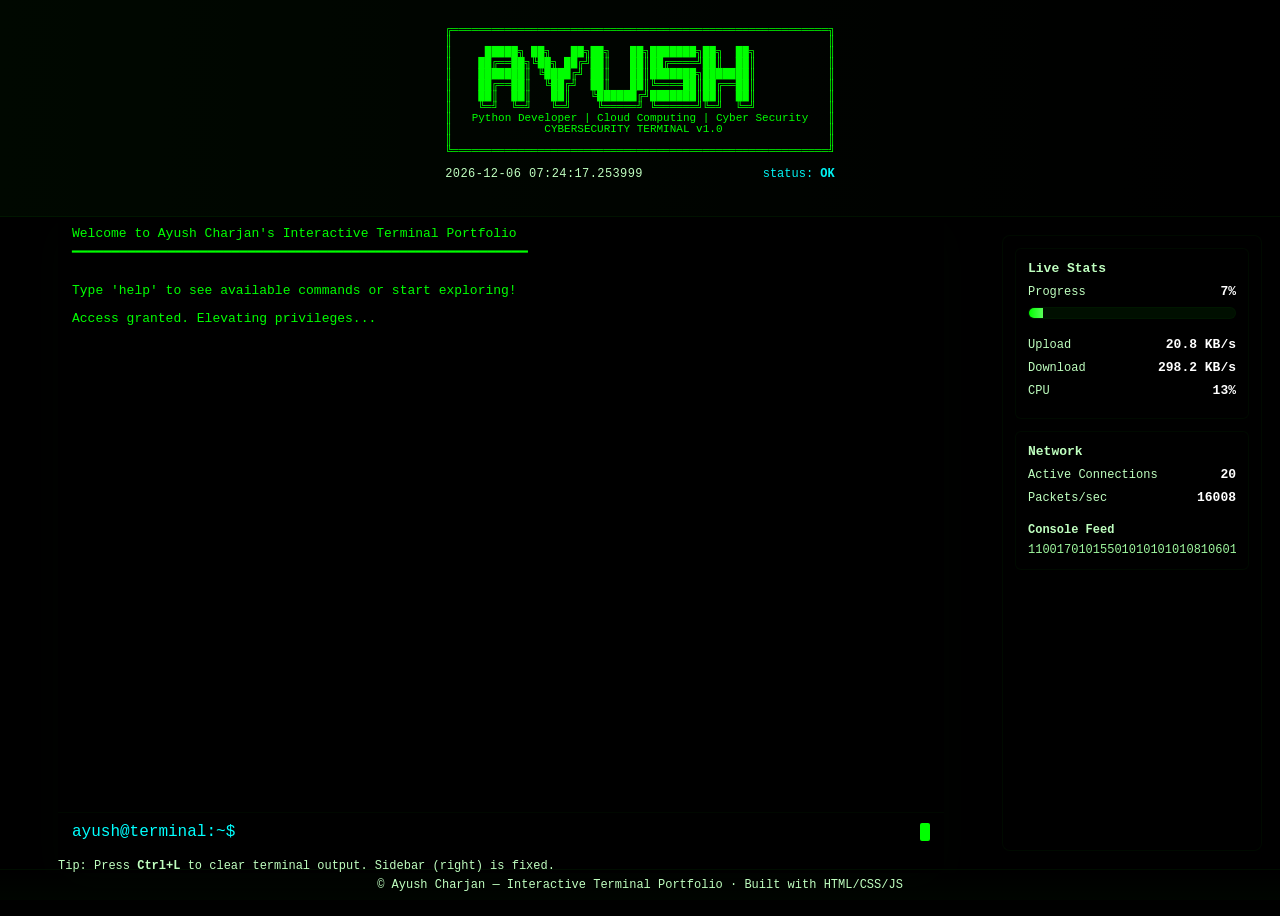
==== index.html @ 52446555 "Update welcome message in employer intro sequence" ====
<!DOCTYPE html>
<html lang="en">
<head>
<meta charset="utf-8" />
<meta name="viewport" content="width=device-width,initial-scale=1" />
<title>Ayush Charjan — Terminal (Header fixed, Terminal fills to Footer)</title>
<style>
  :root{
    --bg:#000;
    --green:#0f0;
    --teal:#00ffff;
    --container-width:1200px;
    --sidebar-width:260px;
    --gutter:18px;
  }
  *{box-sizing:border-box;margin:0;padding:0;font-family:"Courier New",monospace}
  html,body{height:100%;background:var(--bg);color:var(--green);overflow:hidden}

  /* ----- Fixed header ----- */
  .top-header{
    position:fixed;
    top:0;
    left:0;
    right:0;
    z-index:200;
    background:linear-gradient(90deg, rgba(0,255,0,0.03), transparent);
    border-bottom:1px solid rgba(0,255,0,0.06);
    padding:14px calc(var(--gutter) + 6px);
    display:flex;
    flex-direction:column;
    gap:10px;
  }
    .ascii{
        color:var(--green);
        white-space:pre-wrap;
        font-size:11px;
        line-height:1;
        max-width:var(--container-width);
        margin:0 auto;
    }
  .top-row{
    max-width:var(--container-width);
    margin:0 auto;
    display:flex;
    justify-content:space-between;
    align-items:center;
    gap:12px;
  }
  .datetime{font-size:12px;color:#bfffbf;letter-spacing:0.4px;white-space:nowrap}
  .badge{font-size:12px;color:var(--teal);opacity:0.95}

  /* ----- Fixed footer ----- */
  .bottom-footer{
    position:fixed;
    left:0;
    right:0;
    bottom:0;
    z-index:200;
    background:linear-gradient(180deg, rgba(0,0,0,0.0), rgba(0,255,0,0.02));
    border-top:1px solid rgba(0,255,0,0.03);
    padding:8px calc(var(--gutter) + 6px);
    font-size:12px;
    color:#bfffbf;
    display:flex;
    justify-content:center;
    align-items:center;
  }

  /* ----- Page content wrapper (space reserved for sidebar) ----- */
  .page {
    max-width:var(--container-width);
    margin:0 auto;
    padding-left:calc(var(--gutter));
    padding-right:calc(var(--sidebar-width) + var(--gutter) * 2);
    /* top/bottom padding will be set by JS using header/footer heights */
  }

  /* ----- Main box containing terminal ----- */
  .main-wrap {
    margin:0 auto;
    background:rgba(0,0,0,0.6);
    border-radius:8px;
    box-shadow:0 10px 40px rgba(0,255,0,0.02);
    overflow:hidden;
  }

  /* Terminal is a column: content area scrolls, input pinned at bottom of terminal -->
     We'll size the terminal via JS to fit between header and footer */
  .terminal {
    display:flex;
    flex-direction:column;
    height:100%;
    min-height:160px;
    background:rgba(0,0,0,0.45);
    border-radius:6px;
  }

  .terminal .term-content {
    padding:8px 14px; /* tightened padding to reduce top gap */
    overflow:auto; /* only this area scrolls */
    -webkit-overflow-scrolling: touch;
    flex:1 1 auto;
    font-size:13px;
    line-height:1.45;
    color:var(--green);
  }

  .terminal .term-input {
    display:flex;
    gap:10px;
    align-items:center;
    padding:10px 14px;
    border-top:1px solid rgba(0,255,0,0.03);
    background:linear-gradient(180deg, rgba(0,0,0,0.02), rgba(0,0,0,0.06));
    flex:0 0 auto;
  }

  .prompt { color:var(--teal); flex:0 0 auto; white-space:nowrap }
  #command-input { flex:1; background:transparent; border:0; outline:none; color:#fff; font-family:inherit; font-size:15px; caret-color:var(--green) }
  .cursor { width:10px; height:18px; background:var(--green); display:inline-block; animation:blink 1s steps(2,start) infinite; border-radius:2px }
  @keyframes blink { 50% { opacity:0 } }

  .output.header { white-space:pre-wrap; font-size:13px; margin-bottom:10px; color:var(--green) }
  .output { white-space:pre-wrap; margin-bottom:8px }
  .output a { color:var(--teal); text-decoration:underline; cursor:pointer; }
  .output a:hover { color:#fff; }

  /* ----- Fixed right sidebar ----- */
  .sidebar {
    position:fixed;
    right:calc(var(--gutter));
    width:var(--sidebar-width);
    max-width:90vw;
    top:calc(50px); /* will be updated by JS to sit below header */
    height:calc(100vh - 120px); /* updated by JS */
    background:rgba(0,0,0,0.45);
    border:1px solid rgba(0,255,0,0.04);
    padding:12px;
    border-radius:8px;
    overflow:auto;
    z-index:180;
  }
  .card { background:rgba(0,0,0,0.45); padding:12px; border-radius:6px; border:1px solid rgba(0,255,0,0.04); font-size:13px; margin-bottom:12px }
  .card .title { font-size:13px; font-weight:700; margin-bottom:8px; color:#bfffbf }
  .stat-row { display:flex; justify-content:space-between; align-items:center; margin:8px 0 }
  .stat-label { color:#bfffbf; font-size:12px }
  .stat-value { font-weight:700; color:#fff }
  .bar-wrap { background:rgba(0,255,0,0.06); height:12px; border-radius:999px; overflow:hidden; border:1px solid rgba(0,255,0,0.03) }
  .bar-inner { height:100%; width:0%; background:linear-gradient(90deg,var(--green),#5aff5a); transition:width 120ms linear }
  .noise { font-size:12px; color:#9ff99f; white-space:nowrap; overflow:hidden }

  /* small screens: sidebar becomes bottom stacked area and layout becomes scrollable */
  @media (max-width:980px) {
    html,body { overflow:auto; } /* allow whole-page scroll on mobile */
    .sidebar { position:relative; width:100%; right:0; top:auto; height:auto; margin:12px 0 0 0; }
    .page { padding-right:var(--gutter); padding-left:var(--gutter); }
  }

  /* scrollbars */
  .term-content::-webkit-scrollbar, .sidebar::-webkit-scrollbar { width:10px }
  .term-content::-webkit-scrollbar-thumb, .sidebar::-webkit-scrollbar-thumb { background:rgba(0,255,0,0.12); border-radius:6px }

  .hint { font-size:12px; color:#bfffbf; margin-top:8px }

</style>
</head>
<body>
  <!-- ===== Fixed header ===== -->
  <header class="top-header" id="topHeader" role="banner" aria-hidden="false">
    <div class="ascii" aria-hidden="true">
╔═════════════════════════════════════════════════════════╗
║                                                         ║
║     █████╗ ██╗   ██╗██╗   ██╗███████╗██╗  ██╗           ║
║    ██╔══██╗╚██╗ ██╔╝██║   ██║██╔════╝██║  ██║           ║
║    ███████║ ╚████╔╝ ██║   ██║███████╗███████║           ║
║    ██╔══██║  ╚██╔╝  ██║   ██║╚════██║██╔══██║           ║
║    ██║  ██║   ██║   ╚██████╔╝███████║██║  ██║           ║
║    ╚═╝  ╚═╝   ╚═╝    ╚═════╝ ╚══════╝╚═╝  ╚═╝           ║
║   Python Developer | Cloud Computing | Cyber Security   ║
║              CYBERSECURITY TERMINAL v1.0                ║
║                                                         ║
╚═════════════════════════════════════════════════════════╝
    <div class="top-row">
      <div class="datetime" id="live-datetime">Loading time...</div>
      <div class="badge">status: <strong id="status-badge">OK</strong></div>
    </div>
  </header>

  <!-- ===== Page wrapper ===== -->
  <div class="page" id="page">
    <div class="main-wrap" id="mainWrap">
      <!-- Terminal occupies the full height between header & footer (set by JS) -->
      <div class="terminal" id="terminal">
        <div class="term-content" id="termContent" role="region" aria-live="polite">
          <div class="output header">Welcome to Ayush Charjan's Interactive Terminal Portfolio
━━━━━━━━━━━━━━━━━━━━━━━━━━━━━━━━━━━━━━━━━━━━━━━━━━━━━━━━━

Type 'help' to see available commands or start exploring!</div>
          <!-- Employer-friendly message will appear here automatically -->
          <div id="outputContainer"></div>
        </div>

        <!-- Input stays visible at bottom of terminal -->
        <div class="term-input" id="inputArea">
          <span class="prompt">ayush@terminal:~$</span>
          <input id="command-input" autocomplete="off" spellcheck="false" aria-label="terminal input" />
          <span class="cursor" aria-hidden="true"></span>
        </div>
      </div>
      <div class="hint">Tip: Press <strong>Ctrl+L</strong> to clear terminal output. Sidebar (right) is fixed.</div>
    </div>
  </div>

  <!-- ===== Fixed right sidebar ===== -->
  <aside class="sidebar" id="sidebar" aria-label="Live stats and network">
    <div class="card" id="liveCard">
      <div class="title">Live Stats</div>
      <div class="stat-row"><div class="stat-label">Progress</div><div class="stat-value" id="progress-label">0%</div></div>
      <div class="bar-wrap" aria-hidden="true"><div class="bar-inner" id="progress-bar"></div></div>

      <div style="height:10px"></div>

      <div class="stat-row"><div class="stat-label">Upload</div><div class="stat-value" id="upload">0.0 KB/s</div></div>
      <div class="stat-row"><div class="stat-label">Download</div><div class="stat-value" id="download">0.0 KB/s</div></div>
      <div class="stat-row"><div class="stat-label">CPU</div><div class="stat-value" id="cpu">0%</div></div>
    </div>

    <div class="card" id="networkCard">
      <div class="title">Network</div>
      <div class="stat-row"><div class="stat-label">Active Connections</div><div class="stat-value" id="connections">0</div></div>
      <div class="stat-row"><div class="stat-label">Packets/sec</div><div class="stat-value" id="packets">0</div></div>

      <div style="height:10px"></div>
      <div class="title" style="font-size:12px;margin-bottom:6px">Console Feed</div>
      <div class="noise" id="console-feed">initializing...</div>
    </div>
  </aside>

  <!-- ===== Fixed footer ===== -->
  <footer class="bottom-footer" id="bottomFooter" role="contentinfo">
    © Ayush Charjan — Interactive Terminal Portfolio · Built with HTML/CSS/JS
  </footer>

<script>
(function(){
  // DOM refs
  const header = document.getElementById('topHeader');
  const footer = document.getElementById('bottomFooter');
  const page = document.getElementById('page');
  const mainWrap = document.getElementById('mainWrap');
  const terminal = document.getElementById('terminal');
  const termContent = document.getElementById('termContent');
  const sidebar = document.getElementById('sidebar');
  const outputContainer = document.getElementById('outputContainer');

  // set mainWrap/terminal height so that terminal fills from below header to above footer
  function layoutTerminal() {
    const headerH = header.offsetHeight;
    const footerH = footer.offsetHeight;

    // reserve header/footer space by padding the page container
    page.style.paddingTop = headerH + 'px';
    page.style.paddingBottom = footerH + 'px';

    // compute available height between header bottom and footer top
    const extraPadding = 18; // small breathing room
    const available = Math.max(160, window.innerHeight - headerH - footerH - extraPadding);

    // ensure mainWrap sits flush inside page padding
    mainWrap.style.marginTop = '0px';
    mainWrap.style.marginBottom = '12px';

    // set terminal to fill this computed height
    terminal.style.height = available + 'px';

    // position & size sidebar (fixed)
    const gap = 18;
    const sidebarTop = headerH + gap;
    sidebar.style.top = sidebarTop + 'px';
    const sbHeight = Math.max(160, window.innerHeight - sidebarTop - footerH - gap);
    sidebar.style.height = sbHeight + 'px';

    // ensure content visible at top
    termContent.scrollTop = 0;
  }

  window.addEventListener('load', layoutTerminal);
  window.addEventListener('resize', layoutTerminal);
  const ro = new ResizeObserver(layoutTerminal);
  ro.observe(header);
  ro.observe(footer);

  // ----- live datetime with microsecond-ish precision -----
  function formatLiveTime(nowDate, perfNow){
    const yyyy = nowDate.getFullYear().toString().padStart(4,'0');
    const mm = (nowDate.getMonth()+1).toString().padStart(2,'0');
    const dd = nowDate.getDate().toString().padStart(2,'0');
    const hh = nowDate.getHours().toString().padStart(2,'0');
    const min = nowDate.getMinutes().toString().padStart(2,'0');
    const sec = nowDate.getSeconds().toString().padStart(2,'0');
    const ms = nowDate.getMilliseconds().toString().padStart(3,'0');
    const micro = Math.floor((perfNow % 1) * 1000).toString().padStart(3,'0');
    return `${yyyy}-${mm}-${dd} ${hh}:${min}:${sec}.${ms}${micro}`;
  }
  function tickTime(){
    const now = new Date();
    const p = performance.now();
    const live = document.getElementById('live-datetime');
    if(live) live.textContent = formatLiveTime(now, p);
    requestAnimationFrame(tickTime);
  }
  tickTime();

  // ----- fake dynamic sidebar stats -----
  const progressBar = document.getElementById('progress-bar');
  const progressLabel = document.getElementById('progress-label');
  const uploadEl = document.getElementById('upload');
  const downloadEl = document.getElementById('download');
  const cpuEl = document.getElementById('cpu');
  const connEl = document.getElementById('connections');
  const packetsEl = document.getElementById('packets');
  const consoleFeed = document.getElementById('console-feed');
  const statusBadge = document.getElementById('status-badge');

  function rand(min,max){ return Math.random()*(max-min)+min; }
  let p = 0, dir = 1;
  function updateStats(){
    p += dir * (rand(0.2, 1.6));
    if(p >= 100){ p = 100; dir = -1; }
    if(p <= 0){ p = 0; dir = 1; }
    const pRounded = Math.round(p);
    progressBar.style.width = pRounded + '%';
    progressLabel.textContent = pRounded + '%';

    const upload = (rand(5, 500) * (0.2 + p/200)).toFixed(1);
    const download = (rand(10, 1200) * (0.2 + (100-p)/200)).toFixed(1);
    uploadEl.textContent = `${upload} KB/s`;
    downloadEl.textContent = `${download} KB/s`;

    const cpu = Math.round(rand(6, 18) + p/5 + rand(-3,3));
    cpuEl.textContent = (Math.max(1, Math.min(99, cpu))) + '%';

    const connections = Math.floor(rand(12, 120) + p/1.5);
    const packets = Math.floor(rand(200, 20000) + p*120);
    connEl.textContent = connections;
    packetsEl.textContent = packets;

    statusBadge.textContent = (p > 95 && dir === -1) ? 'SYNC' : (p < 5 && dir === 1) ? 'IDLE' : 'OK';

    if(Math.random() < 0.6){
      const noise = Array.from({length: Math.floor(rand(24,72))}, () => Math.random() < 0.6 ? (Math.random()<0.5? '01':'10') : Math.floor(rand(0,9))).join('');
      consoleFeed.textContent = noise;
    } else {
      const events = [
        'auth: token validated',
        'handshake: tls v1.3',
        'probe: 192.168.1.' + Math.floor(rand(2,250)),
        'svc: sshd[1423] alive',
        'firewall: accept ephemeral 443',
        'db: query exec 12ms',
        'ai: model warmed',
        'cache: miss /img/123.png',
        'update: package index sync'
      ];
      consoleFeed.textContent = events[Math.floor(rand(0, events.length))] + '  ·  ' + Math.floor(Date.now()%100000);
    }
  }
  setInterval(updateStats, 120);
  updateStats();

  // ----- terminal behaviour: content area scrolls; input pinned at bottom of terminal -----
  const input = document.getElementById('command-input');

  // small helper to append outputs
  function addOutput(text, isError, allowHTML = false) {
    const div = document.createElement('div');
    div.className = 'output';
    if(isError) div.style.color = '#ff6b6b';
    if(allowHTML) {
      div.innerHTML = text;
    } else {
      div.textContent = text;
    }
    outputContainer.appendChild(div);
    // keep latest visible
    termContent.scrollTop = termContent.scrollHeight;
  }

  function addInputEcho(cmd) {
    const div = document.createElement('div');
    div.className = 'output';
    div.textContent = `ayush@terminal:~$ ${cmd}`;
    outputContainer.appendChild(div);
    termContent.scrollTop = termContent.scrollHeight;
  }

  // ----- core commands object (kept minimal here; you can expand later) -----
  const commands = {
    help: () => `
Available Commands:
━━━━━━━━━━━━━━━━━━━━━━━━━━━━━━━━━━━━━━━━━━━━━━━━
  about              - Display profile information
  education (edu)    - Show educational background
  experience (exp)   - Display work experience
  projects           - List all projects
  skills             - Show technical skills
  resume (urhired)   - View/download resume
  achievements (ach) - Display certifications & achievements
  contact            - Show contact information
  clear              - Clear terminal
  help               - Show this help message
━━━━━━━━━━━━━━━━━━━━━━━━━━━━━━━━━━━━━━━━━━━━━━━━
Type any command to get started!`,

    about: () => `
╔══════════════════════════════════════════════════╗
║              AYUSH CHARJAN                       ║
║         Cybersecurity Specialist                 ║
╚══════════════════════════════════════════════════╝

Ayush Charjan is a committed Cybersecurity Enthusiast and Cloud-driven Engineer
with growing expertise in secure system design, ethical hacking practices, and
AI-assisted defense methodologies. Passionate about modern security challenges,
Ayush blends analytical thinking with hands-on technical problem-solving.

He holds strong foundations in cloud platforms, security automation, network
defense, and vulnerability assessment.
With a Top-3 global rank in the Google Cloud × Hack2Skill
competition, Ayush brings both technical depth and practical adaptability.

Focused on next-gen security engineering, Ayush works across cloud environments,
secure application development, threat analysis, and defensive AI tools, aiming
to build resilient, scalable, and future-ready security solutions`,

    edu: () => `
┌─[ EDUCATION ]─────────────────────────────────────┐
│
│ ▸ B.Tech in Computer Science & Engineering
│   Deogiri Institute of Engineering and Management
│   Studies (DIEMS)
│   Duration: 2022 – 2026
│
│ ▸ HSC (Class 12) - 74.2%
│   Kendriya Vidyalaya Sangathan, CBSE
│   Year: 2022
│
│ ▸ SSC (Class 10) - 77%
│   Kendriya Vidyalaya Sangathan, CBSE
│   Year: 2020
│
└───────────────────────────────────────────────────┘`,

    exp: () => `
┌─[ EXPERIENCE ]────────────────────────────────────┐
│
│ ╔═══════════════════════════════════════════════╗
│ ║ Cybersecurity Intern                          ║
│ ║ Jan 2024 – Mar 2024                           ║
│ ╚═══════════════════════════════════════════════╝
│
│ Responsibilities:
│  ├─ Monitored and analyzed simulated security 
│  │  alerts and incident logs
│  ├─ Assisted in vulnerability assessments and
│  │  penetration testing (basic level)
│  ├─ Participated in risk reporting and 
│  │  documentation
│  └─ Gained exposure to incident response 
│     processes
│
│ Tools Used:
│  → Wireshark  → Nmap  → Burp Suite  → Linux
│
└───────────────────────────────────────────────────┘`,
    urhired: () => `
┌─[ RESUME ]───────────────────────────────────────┐
│ You can view and download my resume from the link below:
│ 
└───────────────────────────────────────────────────┘`,  
    projects: () => `
┌─[ PROJECTS ]──────────────────────────────────────┐
│
│ ┏━━━━━━━━━━━━━━━━━━━━━━━━━━━━━━━━━━━━━━━━━━━━━┓
│ ┃ 1. Android Malware Detector                  ┃
│ ┗━━━━━━━━━━━━━━━━━━━━━━━━━━━━━━━━━━━━━━━━━━━━━┛
│   Machine learning-based system to detect 
│   malicious Android apps by analyzing permissions,
│   intents, and behaviors.
│   
│   Stack: Python | Scikit-learn | Androguard
│
│ ┏━━━━━━━━━━━━━━━━━━━━━━━━━━━━━━━━━━━━━━━━━━━━━┓
│ ┃ 2. PrivaCheck                                 ┃
│ ┗━━━━━━━━━━━━━━━━━━━━━━━━━━━━━━━━━━━━━━━━━━━━━┛
│   Privacy and security auditing tool to analyze
│   system configurations, detect vulnerabilities,
│   and generate compliance reports.
│   
│   Stack: Django | Androguard | FastAPI | Python
│
│ ┏━━━━━━━━━━━━━━━━━━━━━━━━━━━━━━━━━━━━━━━━━━━━━┓
│ ┃ 3. Prepmate                                   ┃
│ ┗━━━━━━━━━━━━━━━━━━━━━━━━━━━━━━━━━━━━━━━━━━━━━┛
│   AI-driven interview preparation platform with
│   video conferencing, coding rounds, resume 
│   analysis, and group discussion evaluation.
│   
│   Stack: Django | AI/ML | Python
│
│ ┏━━━━━━━━━━━━━━━━━━━━━━━━━━━━━━━━━━━━━━━━━━━━━┓
│ ┃ 4. melod.ai                                   ┃
│ ┗━━━━━━━━━━━━━━━━━━━━━━━━━━━━━━━━━━━━━━━━━━━━━┛
│   Music taste finder / analysis web app (front-end)
│   - Genre breakdown, mood/energy maps, recommendations.
│   - Stack (in dev): Python + Frontend (HTML/CSS/JS).
│
└───────────────────────────────────────────────────┘`,

    skills: () => `
┌─[ SKILLS & TECHNOLOGIES ]─────────────────────────┐
│
│ ╔═══════════════════════════════════════════════╗
│ ║ CYBERSECURITY                                 ║
│ ╚═══════════════════════════════════════════════╝
│  • SOC Monitoring          • Threat Hunting
│  • Incident Response       • Vulnerability Analysis
│
│ ╔═══════════════════════════════════════════════╗
│ ║ SECURITY TOOLS                                ║
│ ╚═══════════════════════════════════════════════╝
│  • Wireshark    • Burp Suite    • Nmap
│  • Linux        • Androguard
│
│ ╔═══════════════════════════════════════════════╗
│ ║ PROGRAMMING                                   ║
│ ╚══════════════════════════════════════════════╝
│  • Python       • SQL           • C       •Dart
│
│ ╔═══════════════════════════════════════════════╗
│ ║ CLOUD PLATFORMS                               ║
│ ╚═══════════════════════════════════════════════╝
│  • AWS        • Google Cloud   • IBM Cloud
│
│ ╔═══════════════════════════════════════════════╗
│ ║ DEVELOPMENT                                   ║
│ ╚══════════════════════════════════════════════╝
│  • Django       • FastAPI       • Flutter
│  • HTML         • Tailwind CSS
│
└───────────────────────────────────────────────────┘`,

    ach: () => `
┌─[ CERTIFICATIONS & ACHIEVEMENTS ]─────────────────┐
│
│ ╔═══════════════════════════════════════════════╗
│ ║ CERTIFICATIONS                                ║
│ ╚═══════════════════════════════════════════════╝
│  ✓ Applied for CEH (EC-Council)
│  ✓ Coursera: Computer Networking
│
│ ╔════════════════════════════════════════════════╗
│ ║ HACKATHONS & COMPETITIONS                     ║
│ ╚════════════════════════════════════════════════╝
│  🏆Twice Winner - National-Level Hackathon
│  🌍 Top 30 Globally - Google Cloud X Hack2Skill
│     Cybersecurity Quiz
│
│ ╔═══════════════════════════════════════════════╗
│ ║ ACTIVITIES                                    ║
│ ╚═══════════════════════════════════════════════╝
│  🎤 Conducted UI/UX
│  🤾 National-Level Handball Player
│
└───────────────────────────────────────────────────┘`,

    contact: () => ({
      html: true,
      text: `
┌─[ CONTACT INFORMATION ]───────────────────────────┐
│
│  📧 Email:    <a href="mailto:ayushmcharjan@gmail.com" target="_blank">ayushmcharjan@gmail.com</a>
│  📱 Phone:    +91-8275535864
│  💼 LinkedIn: <a href="https://www.linkedin.com/in/ayush-charjan" target="_blank" rel="noopener">https://www.linkedin.com/in/ayush-charjan</a>
│  🐙 GitHub:   <a href="https://github.com/ayush-charjan" target="_blank" rel="noopener">https://github.com/ayush-charjan</a>
│  🏅 Credly:   <a href="https://credly.com/users/ayush-charjan" target="_blank" rel="noopener">https://credly.com/users/ayush-charjan</a>
│
└───────────────────────────────────────────────────┘`
    })
  };

  let history = [], histIdx = -1;
  input.addEventListener('keydown', (e) => {
    if(e.key === 'Enter') {
      const raw = input.value.trim();
      if(!raw) return;
      addInputEcho(raw);
      history.push(raw); histIdx = -1;
      input.value = '';
      const parts = raw.split(/\s+/);
      const cmd = parts[0].toLowerCase();
      const arg = parts.slice(1).join(' ');
      if(cmd === 'clear' || cmd === 'cls') {
        outputContainer.innerHTML = '';
        return;
      }
      if(commands[cmd]) {
        const result = commands[cmd](arg);
        if(typeof result === 'object' && result.html) {
          addOutput(result.text, false, true);
        } else {
          addOutput(result);
        }
      } else {
        addOutput(`Command not found: ${cmd}\nType 'help' for available commands.`, true);
      }
    } else if(e.key === 'ArrowUp') {
      e.preventDefault();
      if(history.length) {
        if(histIdx === -1) histIdx = history.length - 1;
        else histIdx = Math.max(0, histIdx - 1);
        input.value = history[histIdx] ?? '';
      }
    } else if(e.key === 'ArrowDown') {
      e.preventDefault();
      if(histIdx !== -1) {
        histIdx++;
        if(histIdx >= history.length) { histIdx = -1; input.value = ''; }
        else input.value = history[histIdx] ?? '';
      }
    } else if(e.ctrlKey && (e.key === 'l' || e.key === 'L')) {
      e.preventDefault();
      outputContainer.innerHTML = '';
    }
  });

  // focus input when clicking anywhere on main-wrap
  document.querySelector('.main-wrap').addEventListener('click', () => input.focus());
  input.focus();

  // run layout once to size terminal properly
  layoutTerminal();

  // ----- Automatically show recruiter/employer friendly message (animated) -----
  function runEmployerIntroSequence() {
    // Sequence lines — tweak wording here if you want
    const seq = [
      "Access granted. Elevating privileges...",
      "Welcome to  Ayush's Portfolio. Ready to build the future?",
      "",
      "If you're here, it means you're interested in Ayush's work.",
      "Go check out the~ sections for skills, experience, and projects.",
      "Welcome aboard — explore and reach out if you see a fit."
    ];

    // small staged animation for more lively feel
    let idx = 0;
    const iv = setInterval(() => {
      if(idx >= seq.length) { clearInterval(iv); return; }
      addOutput(seq[idx]);
      idx++;
    }, 380);
  }

  // Show the recruiter message a short time after load so it doesn't clash with header text
  window.addEventListener('load', () => {
    setTimeout(runEmployerIntroSequence, 550);
  });

})();
</script>
</body>
</html>
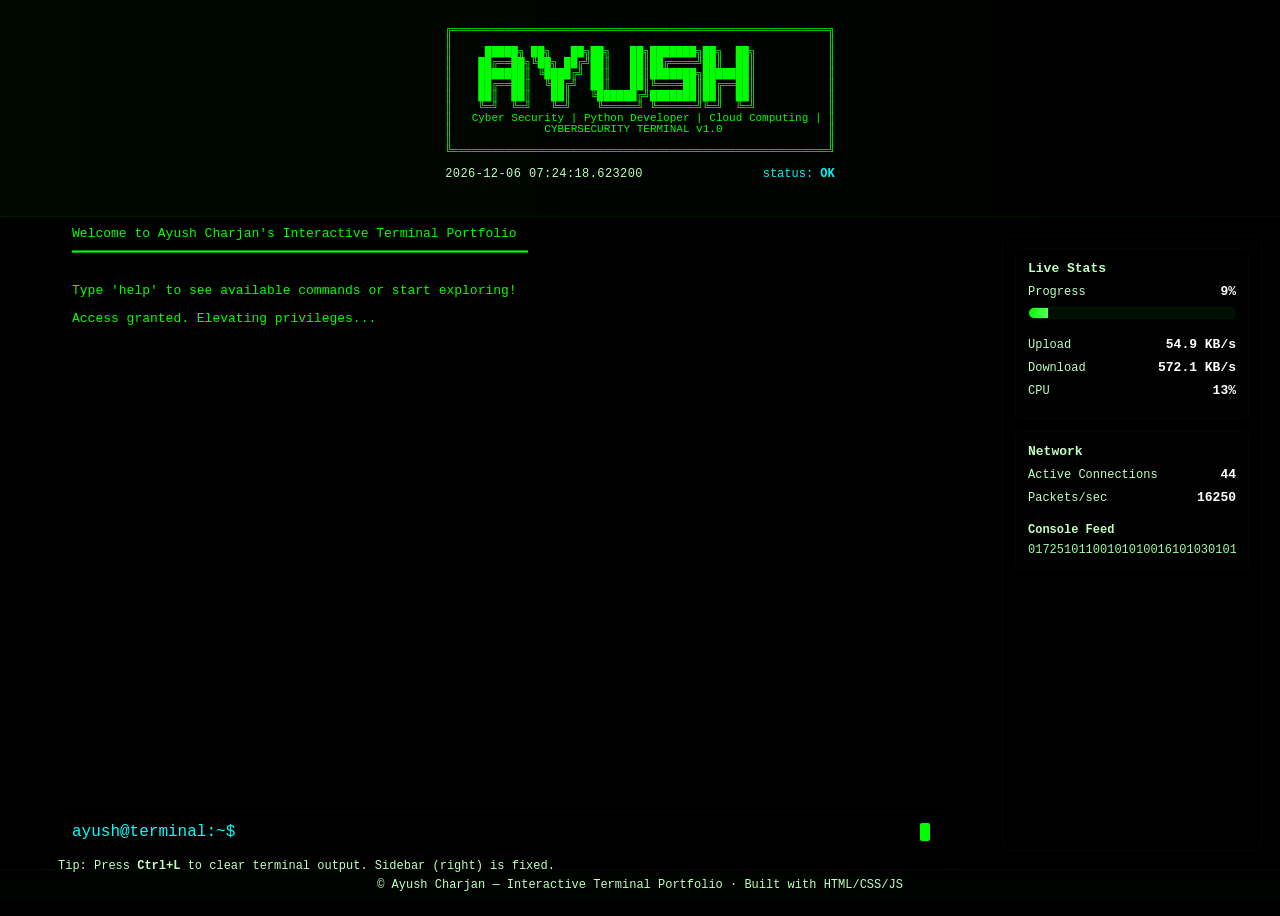
==== commit ce9d78a4: "Reorder skills in the footer section" ====
--- a/index.html
+++ b/index.html
@@ -176,7 +176,7 @@
 ║    ██╔══██║  ╚██╔╝  ██║   ██║╚════██║██╔══██║           ║
 ║    ██║  ██║   ██║   ╚██████╔╝███████║██║  ██║           ║
 ║    ╚═╝  ╚═╝   ╚═╝    ╚═════╝ ╚══════╝╚═╝  ╚═╝           ║
-║   Python Developer | Cloud Computing | Cyber Security   ║
+║   Cyber Security | Python Developer | Cloud Computing | ║
 ║              CYBERSECURITY TERMINAL v1.0                ║
 ║                                                         ║
 ╚═════════════════════════════════════════════════════════╝
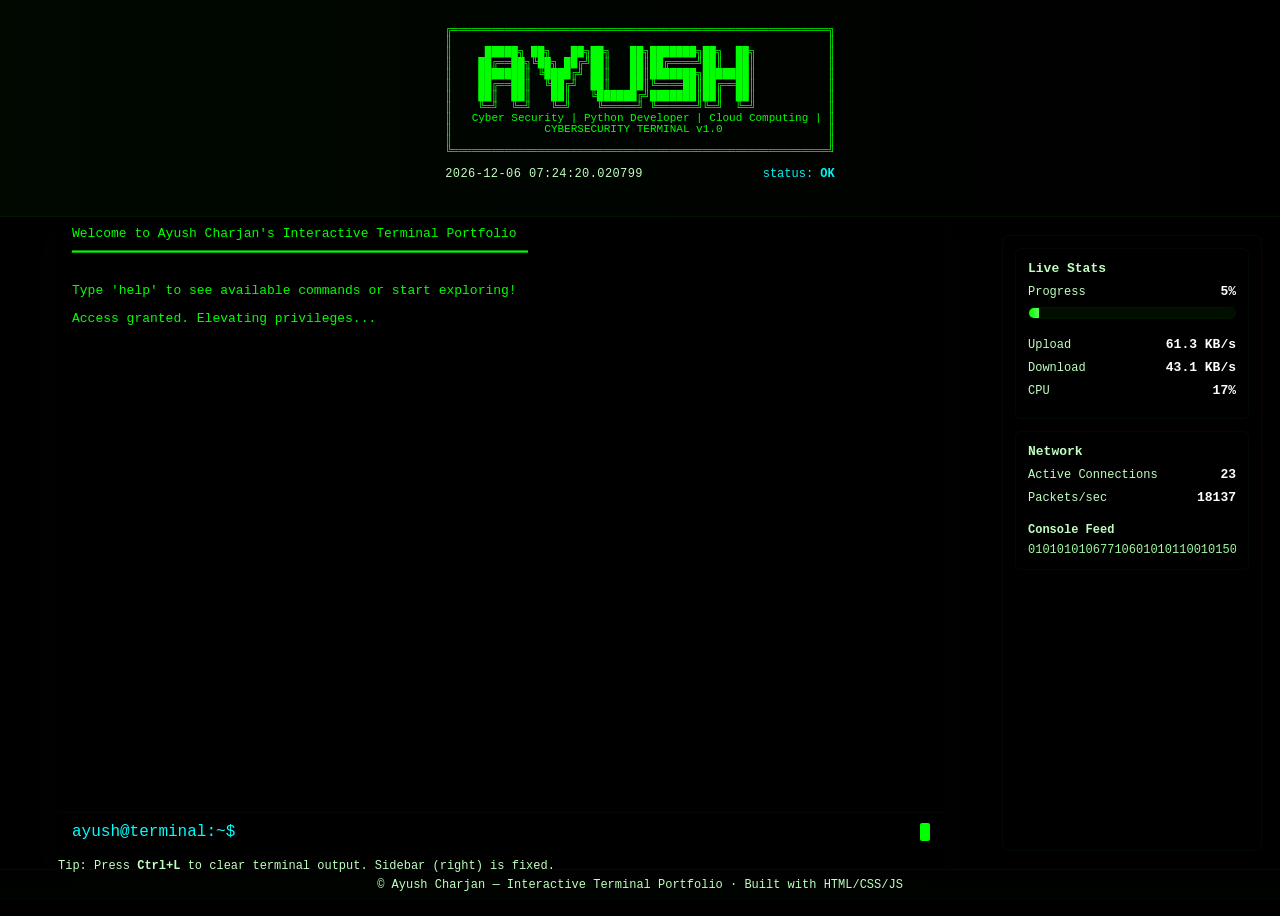
==== commit 3b5e71bd: "Add resume download link in index.html Added a link to download the resume in index.html." ====
--- a/index.html
+++ b/index.html
@@ -475,7 +475,9 @@
     urhired: () => `
 ┌─[ RESUME ]───────────────────────────────────────┐
 │ You can view and download my resume from the link below:
-│ 
+│ 📄 Resume:
+<a href="https://drive.google.com/file/d/1Ud-yw0fHT2893fpkEcr-7T7jI7hxUbiZ/view?usp=sharing" target="_blank" rel="noopener">https://drive.google.com/file/d/1Ud-yw0fHT2893fpkEcr-7T7jI7hxUbiZ/view?usp=sharing
+</a>
 └───────────────────────────────────────────────────┘`,  
     projects: () => `
 ┌─[ PROJECTS ]──────────────────────────────────────┐
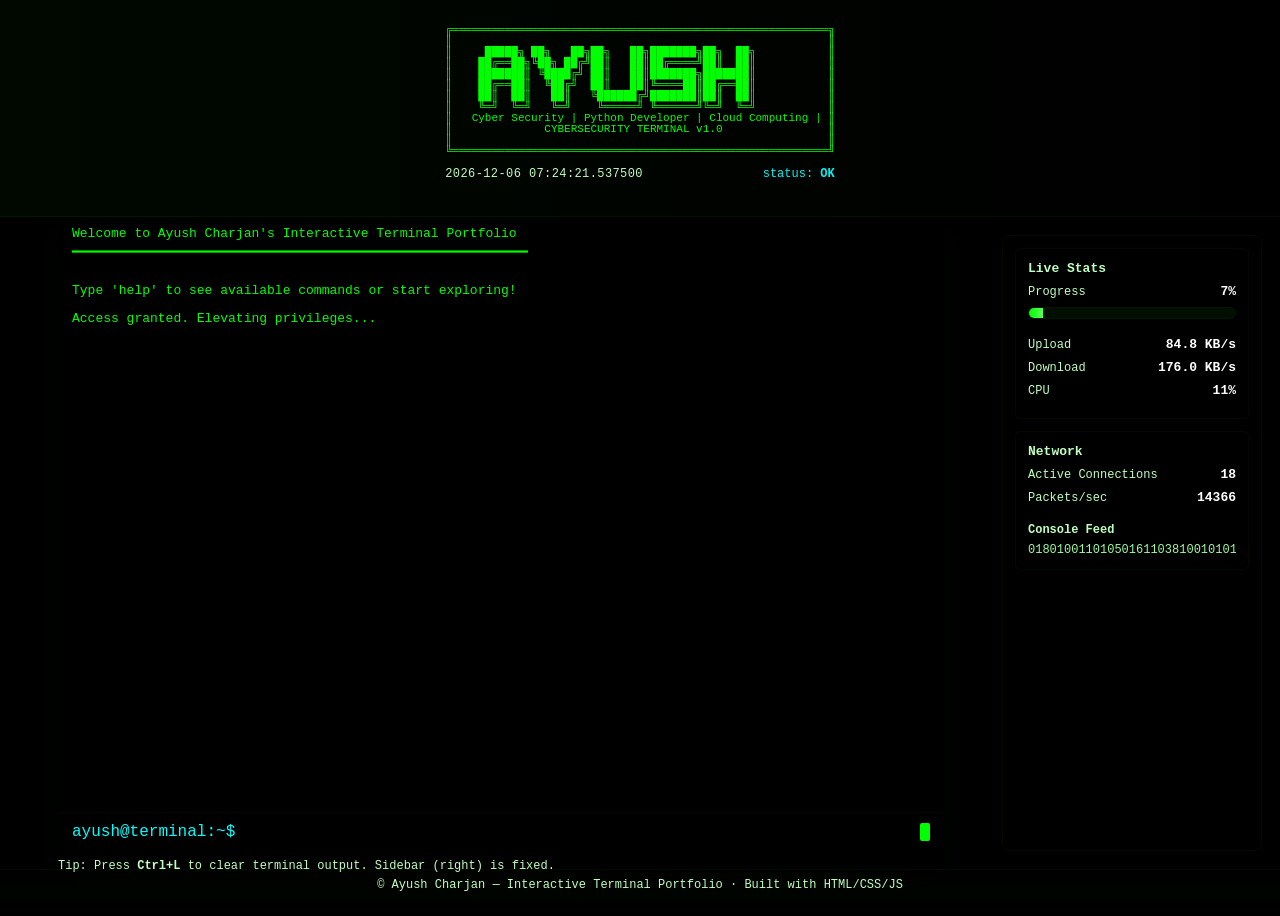
==== commit 9d1d5c9d: "Update text for hackathon and activity descriptions" ====
--- a/index.html
+++ b/index.html
@@ -565,12 +565,12 @@
 │ ╚════════════════════════════════════════════════╝
 │  🏆Twice Winner - National-Level Hackathon
 │  🌍 Top 30 Globally - Google Cloud X Hack2Skill
-│     Cybersecurity Quiz
+│      Quiz
 │
 │ ╔═══════════════════════════════════════════════╗
 │ ║ ACTIVITIES                                    ║
 │ ╚═══════════════════════════════════════════════╝
-│  🎤 Conducted UI/UX
+│  🎤 Conducted UI/UX workshop
 │  🤾 National-Level Handball Player
 │
 └───────────────────────────────────────────────────┘`,
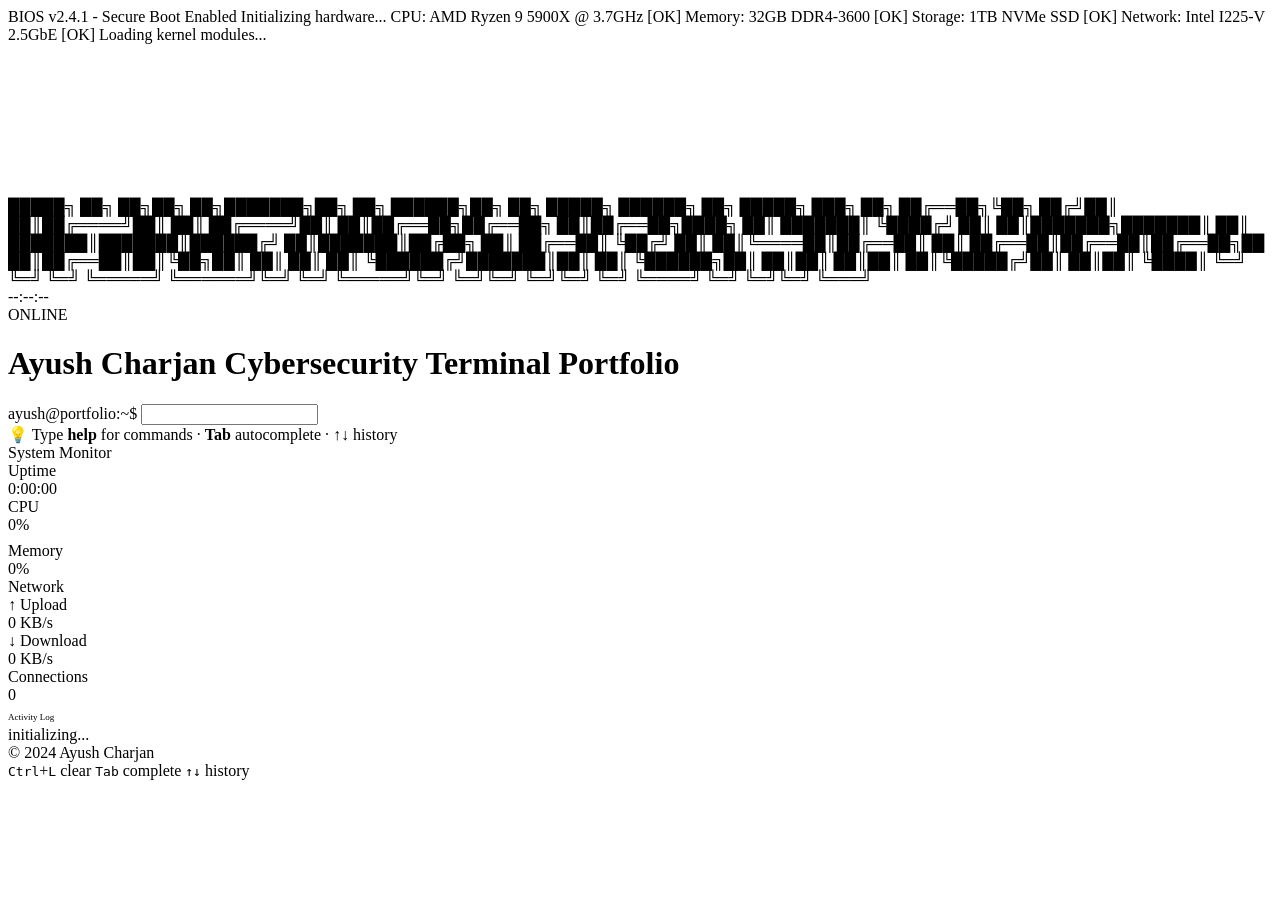
==== commit 0e2b805d: "improved UI" ====
--- a/index.html
+++ b/index.html
@@ -3,671 +3,951 @@
 <head>
 <meta charset="utf-8" />
 <meta name="viewport" content="width=device-width,initial-scale=1" />
-<title>Ayush Charjan — Terminal (Header fixed, Terminal fills to Footer)</title>
-<style>
-  :root{
-    --bg:#000;
-    --green:#0f0;
-    --teal:#00ffff;
-    --container-width:1200px;
-    --sidebar-width:260px;
-    --gutter:18px;
-  }
-  *{box-sizing:border-box;margin:0;padding:0;font-family:"Courier New",monospace}
-  html,body{height:100%;background:var(--bg);color:var(--green);overflow:hidden}
-
-  /* ----- Fixed header ----- */
-  .top-header{
-    position:fixed;
-    top:0;
-    left:0;
-    right:0;
-    z-index:200;
-    background:linear-gradient(90deg, rgba(0,255,0,0.03), transparent);
-    border-bottom:1px solid rgba(0,255,0,0.06);
-    padding:14px calc(var(--gutter) + 6px);
-    display:flex;
-    flex-direction:column;
-    gap:10px;
-  }
-    .ascii{
-        color:var(--green);
-        white-space:pre-wrap;
-        font-size:11px;
-        line-height:1;
-        max-width:var(--container-width);
-        margin:0 auto;
-    }
-  .top-row{
-    max-width:var(--container-width);
-    margin:0 auto;
-    display:flex;
-    justify-content:space-between;
-    align-items:center;
-    gap:12px;
-  }
-  .datetime{font-size:12px;color:#bfffbf;letter-spacing:0.4px;white-space:nowrap}
-  .badge{font-size:12px;color:var(--teal);opacity:0.95}
-
-  /* ----- Fixed footer ----- */
-  .bottom-footer{
-    position:fixed;
-    left:0;
-    right:0;
-    bottom:0;
-    z-index:200;
-    background:linear-gradient(180deg, rgba(0,0,0,0.0), rgba(0,255,0,0.02));
-    border-top:1px solid rgba(0,255,0,0.03);
-    padding:8px calc(var(--gutter) + 6px);
-    font-size:12px;
-    color:#bfffbf;
-    display:flex;
-    justify-content:center;
-    align-items:center;
-  }
-
-  /* ----- Page content wrapper (space reserved for sidebar) ----- */
-  .page {
-    max-width:var(--container-width);
-    margin:0 auto;
-    padding-left:calc(var(--gutter));
-    padding-right:calc(var(--sidebar-width) + var(--gutter) * 2);
-    /* top/bottom padding will be set by JS using header/footer heights */
-  }
-
-  /* ----- Main box containing terminal ----- */
-  .main-wrap {
-    margin:0 auto;
-    background:rgba(0,0,0,0.6);
-    border-radius:8px;
-    box-shadow:0 10px 40px rgba(0,255,0,0.02);
-    overflow:hidden;
-  }
-
-  /* Terminal is a column: content area scrolls, input pinned at bottom of terminal -->
-     We'll size the terminal via JS to fit between header and footer */
-  .terminal {
-    display:flex;
-    flex-direction:column;
-    height:100%;
-    min-height:160px;
-    background:rgba(0,0,0,0.45);
-    border-radius:6px;
-  }
-
-  .terminal .term-content {
-    padding:8px 14px; /* tightened padding to reduce top gap */
-    overflow:auto; /* only this area scrolls */
-    -webkit-overflow-scrolling: touch;
-    flex:1 1 auto;
-    font-size:13px;
-    line-height:1.45;
-    color:var(--green);
-  }
-
-  .terminal .term-input {
-    display:flex;
-    gap:10px;
-    align-items:center;
-    padding:10px 14px;
-    border-top:1px solid rgba(0,255,0,0.03);
-    background:linear-gradient(180deg, rgba(0,0,0,0.02), rgba(0,0,0,0.06));
-    flex:0 0 auto;
-  }
-
-  .prompt { color:var(--teal); flex:0 0 auto; white-space:nowrap }
-  #command-input { flex:1; background:transparent; border:0; outline:none; color:#fff; font-family:inherit; font-size:15px; caret-color:var(--green) }
-  .cursor { width:10px; height:18px; background:var(--green); display:inline-block; animation:blink 1s steps(2,start) infinite; border-radius:2px }
-  @keyframes blink { 50% { opacity:0 } }
-
-  .output.header { white-space:pre-wrap; font-size:13px; margin-bottom:10px; color:var(--green) }
-  .output { white-space:pre-wrap; margin-bottom:8px }
-  .output a { color:var(--teal); text-decoration:underline; cursor:pointer; }
-  .output a:hover { color:#fff; }
-
-  /* ----- Fixed right sidebar ----- */
-  .sidebar {
-    position:fixed;
-    right:calc(var(--gutter));
-    width:var(--sidebar-width);
-    max-width:90vw;
-    top:calc(50px); /* will be updated by JS to sit below header */
-    height:calc(100vh - 120px); /* updated by JS */
-    background:rgba(0,0,0,0.45);
-    border:1px solid rgba(0,255,0,0.04);
-    padding:12px;
-    border-radius:8px;
-    overflow:auto;
-    z-index:180;
-  }
-  .card { background:rgba(0,0,0,0.45); padding:12px; border-radius:6px; border:1px solid rgba(0,255,0,0.04); font-size:13px; margin-bottom:12px }
-  .card .title { font-size:13px; font-weight:700; margin-bottom:8px; color:#bfffbf }
-  .stat-row { display:flex; justify-content:space-between; align-items:center; margin:8px 0 }
-  .stat-label { color:#bfffbf; font-size:12px }
-  .stat-value { font-weight:700; color:#fff }
-  .bar-wrap { background:rgba(0,255,0,0.06); height:12px; border-radius:999px; overflow:hidden; border:1px solid rgba(0,255,0,0.03) }
-  .bar-inner { height:100%; width:0%; background:linear-gradient(90deg,var(--green),#5aff5a); transition:width 120ms linear }
-  .noise { font-size:12px; color:#9ff99f; white-space:nowrap; overflow:hidden }
-
-  /* small screens: sidebar becomes bottom stacked area and layout becomes scrollable */
-  @media (max-width:980px) {
-    html,body { overflow:auto; } /* allow whole-page scroll on mobile */
-    .sidebar { position:relative; width:100%; right:0; top:auto; height:auto; margin:12px 0 0 0; }
-    .page { padding-right:var(--gutter); padding-left:var(--gutter); }
-  }
-
-  /* scrollbars */
-  .term-content::-webkit-scrollbar, .sidebar::-webkit-scrollbar { width:10px }
-  .term-content::-webkit-scrollbar-thumb, .sidebar::-webkit-scrollbar-thumb { background:rgba(0,255,0,0.12); border-radius:6px }
-
-  .hint { font-size:12px; color:#bfffbf; margin-top:8px }
-
-</style>
+<title>Ayush Charjan | Cybersecurity Terminal Portfolio</title>
+<meta name="description" content="Ayush Charjan's interactive terminal-style portfolio featuring cybersecurity projects, skills, experience, and contact links." />
+<meta property="og:title" content="Ayush Charjan | Cybersecurity Terminal Portfolio" />
+<meta property="og:description" content="Explore Ayush Charjan's cybersecurity-focused interactive terminal portfolio." />
+<meta property="og:type" content="website" />
+<meta property="og:url" content="https://ayush-charjan.github.io/" />
+<meta name="twitter:card" content="summary" />
+<link rel="preconnect" href="https://fonts.googleapis.com">
+<link rel="preconnect" href="https://fonts.gstatic.com" crossorigin>
+<link href="https://fonts.googleapis.com/css2?family=JetBrains+Mono:wght@400;600&display=swap" rel="stylesheet">
+<link rel="stylesheet" href="./index.css" />
 </head>
-<body>
-  <!-- ===== Fixed header ===== -->
-  <header class="top-header" id="topHeader" role="banner" aria-hidden="false">
-    <div class="ascii" aria-hidden="true">
-╔═════════════════════════════════════════════════════════╗
-║                                                         ║
-║     █████╗ ██╗   ██╗██╗   ██╗███████╗██╗  ██╗           ║
-║    ██╔══██╗╚██╗ ██╔╝██║   ██║██╔════╝██║  ██║           ║
-║    ███████║ ╚████╔╝ ██║   ██║███████╗███████║           ║
-║    ██╔══██║  ╚██╔╝  ██║   ██║╚════██║██╔══██║           ║
-║    ██║  ██║   ██║   ╚██████╔╝███████║██║  ██║           ║
-║    ╚═╝  ╚═╝   ╚═╝    ╚═════╝ ╚══════╝╚═╝  ╚═╝           ║
-║   Cyber Security | Python Developer | Cloud Computing | ║
-║              CYBERSECURITY TERMINAL v1.0                ║
-║                                                         ║
-╚═════════════════════════════════════════════════════════╝
-    <div class="top-row">
-      <div class="datetime" id="live-datetime">Loading time...</div>
-      <div class="badge">status: <strong id="status-badge">OK</strong></div>
-    </div>
-  </header>
-
-  <!-- ===== Page wrapper ===== -->
-  <div class="page" id="page">
-    <div class="main-wrap" id="mainWrap">
-      <!-- Terminal occupies the full height between header & footer (set by JS) -->
-      <div class="terminal" id="terminal">
-        <div class="term-content" id="termContent" role="region" aria-live="polite">
-          <div class="output header">Welcome to Ayush Charjan's Interactive Terminal Portfolio
-━━━━━━━━━━━━━━━━━━━━━━━━━━━━━━━━━━━━━━━━━━━━━━━━━━━━━━━━━
-
-Type 'help' to see available commands or start exploring!</div>
-          <!-- Employer-friendly message will appear here automatically -->
-          <div id="outputContainer"></div>
-        </div>
-
-        <!-- Input stays visible at bottom of terminal -->
+<body class="crt-active">
+
+<!-- Boot Screen -->
+<div class="boot-screen" id="bootScreen">
+  <div class="boot-text" id="bootText"></div>
+</div>
+
+<!-- Matrix Rain Canvas -->
+<canvas id="matrix-canvas"></canvas>
+
+<!-- Header -->
+<header class="top-header" id="topHeader" role="banner">
+  <div class="ascii" aria-hidden="true">
+ █████╗ ██╗   ██╗██╗   ██╗███████╗██╗  ██╗     ██████╗██╗  ██╗ █████╗ ██████╗      ██╗ █████╗ ███╗   ██╗
+██╔══██╗╚██╗ ██╔╝██║   ██║██╔════╝██║  ██║    ██╔════╝██║  ██║██╔══██╗██╔══██╗     ██║██╔══██╗████╗  ██║
+███████║ ╚████╔╝ ██║   ██║███████╗███████║    ██║     ███████║███████║██████╔╝     ██║███████║██╔██╗ ██║
+██╔══██║  ╚██╔╝  ██║   ██║╚════██║██╔══██║    ██║     ██╔══██║██╔══██║██╔══██╗██   ██║██╔══██║██║╚██╗██║
+██║  ██║   ██║   ╚██████╔╝███████║██║  ██║    ╚██████╗██║  ██║██║  ██║██║  ██║╚█████╔╝██║  ██║██║ ╚████║
+╚═╝  ╚═╝   ╚═╝    ╚═════╝ ╚══════╝╚═╝  ╚═╝     ╚═════╝╚═╝  ╚═╝╚═╝  ╚═╝╚═╝  ╚═╝ ╚════╝ ╚═╝  ╚═╝╚═╝  ╚═══╝</div>
+  <div class="top-row">
+    <div class="datetime" id="live-datetime">--:--:--</div>
+    <div class="badge"><span class="status-dot"></span> <span id="status-badge">ONLINE</span></div>
+  </div>
+</header>
+
+<!-- Main Content -->
+<main class="page" id="page" role="main">
+  <h1 class="sr-only">Ayush Charjan Cybersecurity Terminal Portfolio</h1>
+  <div class="main-wrap" id="mainWrap">
+    <div class="terminal" id="terminal">
+      <div class="term-content" id="termContent" role="log" aria-live="polite">
+        <div id="outputContainer"></div>
+      </div>
+      <div class="term-input-wrap">
+        <div class="autocomplete" id="autocomplete"></div>
         <div class="term-input" id="inputArea">
-          <span class="prompt">ayush@terminal:~$</span>
-          <input id="command-input" autocomplete="off" spellcheck="false" aria-label="terminal input" />
+          <span class="prompt"><span class="user">ayush</span><span class="at">@</span><span class="host">portfolio</span><span class="colon">:</span><span class="path">~</span><span class="symbol">$</span></span>
+          <input id="command-input" autocomplete="off" spellcheck="false" aria-label="Terminal input" />
           <span class="cursor" aria-hidden="true"></span>
         </div>
       </div>
-      <div class="hint">Tip: Press <strong>Ctrl+L</strong> to clear terminal output. Sidebar (right) is fixed.</div>
     </div>
+    <div class="hint">💡 Type <strong>help</strong> for commands · <strong>Tab</strong> autocomplete · <strong>↑↓</strong> history</div>
   </div>
-
-  <!-- ===== Fixed right sidebar ===== -->
-  <aside class="sidebar" id="sidebar" aria-label="Live stats and network">
-    <div class="card" id="liveCard">
-      <div class="title">Live Stats</div>
-      <div class="stat-row"><div class="stat-label">Progress</div><div class="stat-value" id="progress-label">0%</div></div>
-      <div class="bar-wrap" aria-hidden="true"><div class="bar-inner" id="progress-bar"></div></div>
-
-      <div style="height:10px"></div>
-
-      <div class="stat-row"><div class="stat-label">Upload</div><div class="stat-value" id="upload">0.0 KB/s</div></div>
-      <div class="stat-row"><div class="stat-label">Download</div><div class="stat-value" id="download">0.0 KB/s</div></div>
-      <div class="stat-row"><div class="stat-label">CPU</div><div class="stat-value" id="cpu">0%</div></div>
-    </div>
-
-    <div class="card" id="networkCard">
-      <div class="title">Network</div>
-      <div class="stat-row"><div class="stat-label">Active Connections</div><div class="stat-value" id="connections">0</div></div>
-      <div class="stat-row"><div class="stat-label">Packets/sec</div><div class="stat-value" id="packets">0</div></div>
-
-      <div style="height:10px"></div>
-      <div class="title" style="font-size:12px;margin-bottom:6px">Console Feed</div>
-      <div class="noise" id="console-feed">initializing...</div>
-    </div>
-  </aside>
-
-  <!-- ===== Fixed footer ===== -->
-  <footer class="bottom-footer" id="bottomFooter" role="contentinfo">
-    © Ayush Charjan — Interactive Terminal Portfolio · Built with HTML/CSS/JS
-  </footer>
+</main>
+
+<!-- Sidebar -->
+<aside class="sidebar" id="sidebar" aria-label="System stats">
+  <div class="card">
+    <div class="title">System Monitor</div>
+    <div class="stat-row"><div class="stat-label">Uptime</div><div class="stat-value" id="uptime">0:00:00</div></div>
+    <div class="stat-row"><div class="stat-label">CPU</div><div class="stat-value" id="cpu">0%</div></div>
+    <div class="bar-wrap"><div class="bar-inner" id="cpu-bar"></div></div>
+    <div style="height:8px"></div>
+    <div class="stat-row"><div class="stat-label">Memory</div><div class="stat-value" id="memory">0%</div></div>
+    <div class="bar-wrap"><div class="bar-inner" id="memory-bar"></div></div>
+  </div>
+  <div class="card">
+    <div class="title">Network</div>
+    <div class="stat-row"><div class="stat-label">↑ Upload</div><div class="stat-value" id="upload">0 KB/s</div></div>
+    <div class="stat-row"><div class="stat-label">↓ Download</div><div class="stat-value" id="download">0 KB/s</div></div>
+    <div class="stat-row"><div class="stat-label">Connections</div><div class="stat-value" id="connections">0</div></div>
+    <div style="height:8px"></div>
+    <div class="title" style="font-size:9px;margin-bottom:4px">Activity Log</div>
+    <div class="noise" id="console-feed">initializing...</div>
+  </div>
+</aside>
+
+<!-- Footer -->
+<footer class="bottom-footer" id="bottomFooter" role="contentinfo">
+  <span>© 2024 Ayush Charjan</span>
+  <div class="footer-shortcuts">
+    <span><kbd>Ctrl</kbd>+<kbd>L</kbd> clear</span>
+    <span><kbd>Tab</kbd> complete</span>
+    <span><kbd>↑</kbd><kbd>↓</kbd> history</span>
+  </div>
+</footer>
 
 <script>
 (function(){
-  // DOM refs
-  const header = document.getElementById('topHeader');
-  const footer = document.getElementById('bottomFooter');
-  const page = document.getElementById('page');
-  const mainWrap = document.getElementById('mainWrap');
-  const terminal = document.getElementById('terminal');
-  const termContent = document.getElementById('termContent');
-  const sidebar = document.getElementById('sidebar');
-  const outputContainer = document.getElementById('outputContainer');
-
-  // set mainWrap/terminal height so that terminal fills from below header to above footer
-  function layoutTerminal() {
-    const headerH = header.offsetHeight;
-    const footerH = footer.offsetHeight;
-
-    // reserve header/footer space by padding the page container
-    page.style.paddingTop = headerH + 'px';
-    page.style.paddingBottom = footerH + 'px';
-
-    // compute available height between header bottom and footer top
-    const extraPadding = 18; // small breathing room
-    const available = Math.max(160, window.innerHeight - headerH - footerH - extraPadding);
-
-    // ensure mainWrap sits flush inside page padding
-    mainWrap.style.marginTop = '0px';
-    mainWrap.style.marginBottom = '12px';
-
-    // set terminal to fill this computed height
-    terminal.style.height = available + 'px';
-
-    // position & size sidebar (fixed)
-    const gap = 18;
-    const sidebarTop = headerH + gap;
-    sidebar.style.top = sidebarTop + 'px';
-    const sbHeight = Math.max(160, window.innerHeight - sidebarTop - footerH - gap);
-    sidebar.style.height = sbHeight + 'px';
-
-    // ensure content visible at top
-    termContent.scrollTop = 0;
+  // === BOOT SEQUENCE ===
+  const bootScreen = document.getElementById('bootScreen');
+  const bootText = document.getElementById('bootText');
+  const bootLines = [
+    'BIOS v2.4.1 - Secure Boot Enabled',
+    'Initializing hardware...',
+    'CPU: AMD Ryzen 9 5900X @ 3.7GHz [OK]',
+    'Memory: 32GB DDR4-3600 [OK]',
+    'Storage: 1TB NVMe SSD [OK]',
+    'Network: Intel I225-V 2.5GbE [OK]',
+    '',
+    'Loading kernel modules...',
+    '  [OK] security/firewall',
+    '  [OK] crypto/ssl',
+    '  [OK] net/tcp_stack',
+    '  [OK] fs/encrypted',
+    '',
+    'Starting system services...',
+    '  [OK] sshd',
+    '  [OK] nginx',
+    '  [OK] postgresql',
+    '',
+    'Running security checks...',
+    '  [OK] Firewall active',
+    '  [OK] Intrusion detection online',
+    '  [OK] All systems nominal',
+    '',
+    'Welcome to AyushOS v1.0.0',
+    'Type "help" for available commands.',
+    ''
+  ];
+
+  let bootIdx = 0;
+  let bootContent = '';
+  const bootCursor = document.createElement('span');
+  bootCursor.className = 'boot-cursor';
+
+  function typeBoot() {
+    if (bootIdx < bootLines.length) {
+      bootContent += bootLines[bootIdx] + '\n';
+      bootText.textContent = bootContent;
+      bootText.appendChild(bootCursor);
+      bootIdx++;
+      setTimeout(typeBoot, 50 + Math.random() * 80);
+    } else {
+      setTimeout(() => {
+        bootScreen.classList.add('hidden');
+        initTerminal();
+      }, 600);
+    }
   }
 
-  window.addEventListener('load', layoutTerminal);
-  window.addEventListener('resize', layoutTerminal);
-  const ro = new ResizeObserver(layoutTerminal);
-  ro.observe(header);
-  ro.observe(footer);
-
-  // ----- live datetime with microsecond-ish precision -----
-  function formatLiveTime(nowDate, perfNow){
-    const yyyy = nowDate.getFullYear().toString().padStart(4,'0');
-    const mm = (nowDate.getMonth()+1).toString().padStart(2,'0');
-    const dd = nowDate.getDate().toString().padStart(2,'0');
-    const hh = nowDate.getHours().toString().padStart(2,'0');
-    const min = nowDate.getMinutes().toString().padStart(2,'0');
-    const sec = nowDate.getSeconds().toString().padStart(2,'0');
-    const ms = nowDate.getMilliseconds().toString().padStart(3,'0');
-    const micro = Math.floor((perfNow % 1) * 1000).toString().padStart(3,'0');
-    return `${yyyy}-${mm}-${dd} ${hh}:${min}:${sec}.${ms}${micro}`;
-  }
-  function tickTime(){
-    const now = new Date();
-    const p = performance.now();
-    const live = document.getElementById('live-datetime');
-    if(live) live.textContent = formatLiveTime(now, p);
-    requestAnimationFrame(tickTime);
-  }
-  tickTime();
-
-  // ----- fake dynamic sidebar stats -----
-  const progressBar = document.getElementById('progress-bar');
-  const progressLabel = document.getElementById('progress-label');
-  const uploadEl = document.getElementById('upload');
-  const downloadEl = document.getElementById('download');
-  const cpuEl = document.getElementById('cpu');
-  const connEl = document.getElementById('connections');
-  const packetsEl = document.getElementById('packets');
-  const consoleFeed = document.getElementById('console-feed');
-  const statusBadge = document.getElementById('status-badge');
-
-  function rand(min,max){ return Math.random()*(max-min)+min; }
-  let p = 0, dir = 1;
-  function updateStats(){
-    p += dir * (rand(0.2, 1.6));
-    if(p >= 100){ p = 100; dir = -1; }
-    if(p <= 0){ p = 0; dir = 1; }
-    const pRounded = Math.round(p);
-    progressBar.style.width = pRounded + '%';
-    progressLabel.textContent = pRounded + '%';
-
-    const upload = (rand(5, 500) * (0.2 + p/200)).toFixed(1);
-    const download = (rand(10, 1200) * (0.2 + (100-p)/200)).toFixed(1);
-    uploadEl.textContent = `${upload} KB/s`;
-    downloadEl.textContent = `${download} KB/s`;
-
-    const cpu = Math.round(rand(6, 18) + p/5 + rand(-3,3));
-    cpuEl.textContent = (Math.max(1, Math.min(99, cpu))) + '%';
-
-    const connections = Math.floor(rand(12, 120) + p/1.5);
-    const packets = Math.floor(rand(200, 20000) + p*120);
-    connEl.textContent = connections;
-    packetsEl.textContent = packets;
-
-    statusBadge.textContent = (p > 95 && dir === -1) ? 'SYNC' : (p < 5 && dir === 1) ? 'IDLE' : 'OK';
-
-    if(Math.random() < 0.6){
-      const noise = Array.from({length: Math.floor(rand(24,72))}, () => Math.random() < 0.6 ? (Math.random()<0.5? '01':'10') : Math.floor(rand(0,9))).join('');
-      consoleFeed.textContent = noise;
-    } else {
-      const events = [
-        'auth: token validated',
-        'handshake: tls v1.3',
-        'probe: 192.168.1.' + Math.floor(rand(2,250)),
-        'svc: sshd[1423] alive',
-        'firewall: accept ephemeral 443',
-        'db: query exec 12ms',
-        'ai: model warmed',
-        'cache: miss /img/123.png',
-        'update: package index sync'
-      ];
-      consoleFeed.textContent = events[Math.floor(rand(0, events.length))] + '  ·  ' + Math.floor(Date.now()%100000);
-    }
-  }
-  setInterval(updateStats, 120);
-  updateStats();
-
-  // ----- terminal behaviour: content area scrolls; input pinned at bottom of terminal -----
-  const input = document.getElementById('command-input');
-
-  // small helper to append outputs
-  function addOutput(text, isError, allowHTML = false) {
-    const div = document.createElement('div');
-    div.className = 'output';
-    if(isError) div.style.color = '#ff6b6b';
-    if(allowHTML) {
-      div.innerHTML = text;
-    } else {
-      div.textContent = text;
-    }
-    outputContainer.appendChild(div);
-    // keep latest visible
-    termContent.scrollTop = termContent.scrollHeight;
-  }
-
-  function addInputEcho(cmd) {
-    const div = document.createElement('div');
-    div.className = 'output';
-    div.textContent = `ayush@terminal:~$ ${cmd}`;
-    outputContainer.appendChild(div);
-    termContent.scrollTop = termContent.scrollHeight;
-  }
-
-  // ----- core commands object (kept minimal here; you can expand later) -----
-  const commands = {
-    help: () => `
-Available Commands:
-━━━━━━━━━━━━━━━━━━━━━━━━━━━━━━━━━━━━━━━━━━━━━━━━
-  about              - Display profile information
-  education (edu)    - Show educational background
-  experience (exp)   - Display work experience
-  projects           - List all projects
-  skills             - Show technical skills
-  resume (urhired)   - View/download resume
-  achievements (ach) - Display certifications & achievements
-  contact            - Show contact information
-  clear              - Clear terminal
-  help               - Show this help message
-━━━━━━━━━━━━━━━━━━━━━━━━━━━━━━━━━━━━━━━━━━━━━━━━
-Type any command to get started!`,
-
-    about: () => `
-╔══════════════════════════════════════════════════╗
-║              AYUSH CHARJAN                       ║
-║         Cybersecurity Specialist                 ║
-╚══════════════════════════════════════════════════╝
-
-Ayush Charjan is a committed Cybersecurity Enthusiast and Cloud-driven Engineer
-with growing expertise in secure system design, ethical hacking practices, and
-AI-assisted defense methodologies. Passionate about modern security challenges,
-Ayush blends analytical thinking with hands-on technical problem-solving.
-
-He holds strong foundations in cloud platforms, security automation, network
-defense, and vulnerability assessment.
-With a Top-3 global rank in the Google Cloud × Hack2Skill
-competition, Ayush brings both technical depth and practical adaptability.
-
-Focused on next-gen security engineering, Ayush works across cloud environments,
-secure application development, threat analysis, and defensive AI tools, aiming
-to build resilient, scalable, and future-ready security solutions`,
-
-    edu: () => `
-┌─[ EDUCATION ]─────────────────────────────────────┐
-│
-│ ▸ B.Tech in Computer Science & Engineering
-│   Deogiri Institute of Engineering and Management
-│   Studies (DIEMS)
-│   Duration: 2022 – 2026
-│
-│ ▸ HSC (Class 12) - 74.2%
-│   Kendriya Vidyalaya Sangathan, CBSE
-│   Year: 2022
-│
-│ ▸ SSC (Class 10) - 77%
-│   Kendriya Vidyalaya Sangathan, CBSE
-│   Year: 2020
-│
-└───────────────────────────────────────────────────┘`,
-
-    exp: () => `
-┌─[ EXPERIENCE ]────────────────────────────────────┐
-│
-│ ╔═══════════════════════════════════════════════╗
-│ ║ Cybersecurity Intern                          ║
-│ ║ Jan 2024 – Mar 2024                           ║
-│ ╚═══════════════════════════════════════════════╝
-│
-│ Responsibilities:
-│  ├─ Monitored and analyzed simulated security 
-│  │  alerts and incident logs
-│  ├─ Assisted in vulnerability assessments and
-│  │  penetration testing (basic level)
-│  ├─ Participated in risk reporting and 
-│  │  documentation
-│  └─ Gained exposure to incident response 
-│     processes
-│
-│ Tools Used:
-│  → Wireshark  → Nmap  → Burp Suite  → Linux
-│
-└───────────────────────────────────────────────────┘`,
-    urhired: () => `
-┌─[ RESUME ]───────────────────────────────────────┐
-│ You can view and download my resume from the link below:
-│ 📄 Resume:
-<a href="https://drive.google.com/file/d/1Ud-yw0fHT2893fpkEcr-7T7jI7hxUbiZ/view?usp=sharing" target="_blank" rel="noopener">https://drive.google.com/file/d/1Ud-yw0fHT2893fpkEcr-7T7jI7hxUbiZ/view?usp=sharing
-</a>
-└───────────────────────────────────────────────────┘`,  
-    projects: () => `
-┌─[ PROJECTS ]──────────────────────────────────────┐
-│
-│ ┏━━━━━━━━━━━━━━━━━━━━━━━━━━━━━━━━━━━━━━━━━━━━━┓
-│ ┃ 1. Android Malware Detector                  ┃
-│ ┗━━━━━━━━━━━━━━━━━━━━━━━━━━━━━━━━━━━━━━━━━━━━━┛
-│   Machine learning-based system to detect 
-│   malicious Android apps by analyzing permissions,
-│   intents, and behaviors.
-│   
-│   Stack: Python | Scikit-learn | Androguard
-│
-│ ┏━━━━━━━━━━━━━━━━━━━━━━━━━━━━━━━━━━━━━━━━━━━━━┓
-│ ┃ 2. PrivaCheck                                 ┃
-│ ┗━━━━━━━━━━━━━━━━━━━━━━━━━━━━━━━━━━━━━━━━━━━━━┛
-│   Privacy and security auditing tool to analyze
-│   system configurations, detect vulnerabilities,
-│   and generate compliance reports.
-│   
-│   Stack: Django | Androguard | FastAPI | Python
-│
-│ ┏━━━━━━━━━━━━━━━━━━━━━━━━━━━━━━━━━━━━━━━━━━━━━┓
-│ ┃ 3. Prepmate                                   ┃
-│ ┗━━━━━━━━━━━━━━━━━━━━━━━━━━━━━━━━━━━━━━━━━━━━━┛
-│   AI-driven interview preparation platform with
-│   video conferencing, coding rounds, resume 
-│   analysis, and group discussion evaluation.
-│   
-│   Stack: Django | AI/ML | Python
-│
-│ ┏━━━━━━━━━━━━━━━━━━━━━━━━━━━━━━━━━━━━━━━━━━━━━┓
-│ ┃ 4. melod.ai                                   ┃
-│ ┗━━━━━━━━━━━━━━━━━━━━━━━━━━━━━━━━━━━━━━━━━━━━━┛
-│   Music taste finder / analysis web app (front-end)
-│   - Genre breakdown, mood/energy maps, recommendations.
-│   - Stack (in dev): Python + Frontend (HTML/CSS/JS).
-│
-└───────────────────────────────────────────────────┘`,
-
-    skills: () => `
-┌─[ SKILLS & TECHNOLOGIES ]─────────────────────────┐
-│
-│ ╔═══════════════════════════════════════════════╗
-│ ║ CYBERSECURITY                                 ║
-│ ╚═══════════════════════════════════════════════╝
-│  • SOC Monitoring          • Threat Hunting
-│  • Incident Response       • Vulnerability Analysis
-│
-│ ╔═══════════════════════════════════════════════╗
-│ ║ SECURITY TOOLS                                ║
-│ ╚═══════════════════════════════════════════════╝
-│  • Wireshark    • Burp Suite    • Nmap
-│  • Linux        • Androguard
-│
-│ ╔═══════════════════════════════════════════════╗
-│ ║ PROGRAMMING                                   ║
-│ ╚══════════════════════════════════════════════╝
-│  • Python       • SQL           • C       •Dart
-│
-│ ╔═══════════════════════════════════════════════╗
-│ ║ CLOUD PLATFORMS                               ║
-│ ╚═══════════════════════════════════════════════╝
-│  • AWS        • Google Cloud   • IBM Cloud
-│
-│ ╔═══════════════════════════════════════════════╗
-│ ║ DEVELOPMENT                                   ║
-│ ╚══════════════════════════════════════════════╝
-│  • Django       • FastAPI       • Flutter
-│  • HTML         • Tailwind CSS
-│
-└───────────────────────────────────────────────────┘`,
-
-    ach: () => `
-┌─[ CERTIFICATIONS & ACHIEVEMENTS ]─────────────────┐
-│
-│ ╔═══════════════════════════════════════════════╗
-│ ║ CERTIFICATIONS                                ║
-│ ╚═══════════════════════════════════════════════╝
-│  ✓ Applied for CEH (EC-Council)
-│  ✓ Coursera: Computer Networking
-│
-│ ╔════════════════════════════════════════════════╗
-│ ║ HACKATHONS & COMPETITIONS                     ║
-│ ╚════════════════════════════════════════════════╝
-│  🏆Twice Winner - National-Level Hackathon
-│  🌍 Top 30 Globally - Google Cloud X Hack2Skill
-│      Quiz
-│
-│ ╔═══════════════════════════════════════════════╗
-│ ║ ACTIVITIES                                    ║
-│ ╚═══════════════════════════════════════════════╝
-│  🎤 Conducted UI/UX workshop
-│  🤾 National-Level Handball Player
-│
-└───────────────────────────────────────────────────┘`,
-
-    contact: () => ({
-      html: true,
-      text: `
-┌─[ CONTACT INFORMATION ]───────────────────────────┐
-│
-│  📧 Email:    <a href="mailto:ayushmcharjan@gmail.com" target="_blank">ayushmcharjan@gmail.com</a>
-│  📱 Phone:    +91-8275535864
-│  💼 LinkedIn: <a href="https://www.linkedin.com/in/ayush-charjan" target="_blank" rel="noopener">https://www.linkedin.com/in/ayush-charjan</a>
-│  🐙 GitHub:   <a href="https://github.com/ayush-charjan" target="_blank" rel="noopener">https://github.com/ayush-charjan</a>
-│  🏅 Credly:   <a href="https://credly.com/users/ayush-charjan" target="_blank" rel="noopener">https://credly.com/users/ayush-charjan</a>
-│
-└───────────────────────────────────────────────────┘`
-    })
-  };
-
-  let history = [], histIdx = -1;
-  input.addEventListener('keydown', (e) => {
-    if(e.key === 'Enter') {
-      const raw = input.value.trim();
-      if(!raw) return;
-      addInputEcho(raw);
-      history.push(raw); histIdx = -1;
-      input.value = '';
-      const parts = raw.split(/\s+/);
-      const cmd = parts[0].toLowerCase();
-      const arg = parts.slice(1).join(' ');
-      if(cmd === 'clear' || cmd === 'cls') {
-        outputContainer.innerHTML = '';
+  // Start boot sequence
+  setTimeout(typeBoot, 300);
+
+  // === TERMINAL INIT ===
+  function initTerminal() {
+    const termContent = document.getElementById('termContent');
+    const outputContainer = document.getElementById('outputContainer');
+    const input = document.getElementById('command-input');
+    const autocomplete = document.getElementById('autocomplete');
+
+    let history = [];
+    let histIdx = -1;
+    let startTime = Date.now();
+    let selectedAutocomplete = -1;
+
+    // Welcome message
+    typeOutput(`
+┌──────────────────────────────────────────────────────────────┐
+│  Welcome to Ayush Charjan's Interactive Terminal Portfolio   │
+│  ──────────────────────────────────────────────────────────  │
+│  Cybersecurity Specialist · Cloud Engineer · Developer       │
+└──────────────────────────────────────────────────────────────┘
+
+Type 'help' for available commands, or try 'neofetch' for system info.
+`, false, () => input.focus());
+
+    // === COMMANDS ===
+    const commands = {
+      help: {
+        desc: 'Show available commands',
+        fn: () => `
+┌─[ AVAILABLE COMMANDS ]────────────────────────────────────────┐
+│                                                               │
+│  PORTFOLIO                                                    │
+│  ─────────                                                    │
+│  about        Display profile information                     │
+│  skills       Show technical skills                           │
+│  projects     List all projects                               │
+│  experience   Display work experience                         │
+│  education    Show educational background                     │
+│  achievements Display certifications & achievements           │
+│  contact      Show contact information                        │
+│  resume       View/download resume                            │
+│                                                               │
+│  SYSTEM                                                       │
+│  ──────                                                       │
+│  neofetch     Display system information                      │
+│  whoami       Show current user                               │
+│  date         Show current date and time                      │
+│  uptime       Show session uptime                             │
+│  pwd          Print working directory                         │
+│  ls           List available sections                         │
+│  history      Show command history                            │
+│  clear        Clear terminal screen                           │
+│                                                               │
+│  FUN                                                          │
+│  ───                                                          │
+│  matrix       Toggle Matrix rain effect                       │
+│  sudo         Try to gain root access ;)                      │
+│  cowsay       Make a cow say something                        │
+│                                                               │
+│  Tip: Use Tab for autocomplete, ↑↓ for history                │
+└───────────────────────────────────────────────────────────────┘`
+      },
+
+      about: {
+        desc: 'Display profile information',
+        fn: () => `
+╔══════════════════════════════════════════════════════════════╗
+║                      AYUSH CHARJAN                           ║
+║    Certified Ethical Hacker (CEH) | Cybersecurity & Cloud    ║
+╚══════════════════════════════════════════════════════════════╝
+
+Entry-level Cybersecurity and Cloud Security professional with 
+hands-on experience in SOC operations, log analysis, vulnerability 
+assessment, and incident response.
+
+Certified Ethical Hacker (CEH) with working knowledge of penetration 
+testing methodologies, OWASP Top 10, and MITRE ATT&CK framework.
+
+┌─ HIGHLIGHTS ─────────────────────────────────────────────────┐
+│ ◆ CEH Certified - EC-Council                                 │
+│ ◆ Top 3 Globally - Google Cloud × Hack2Skill Quiz            │
+│ ◆ 2× Winner - National-Level Hackathons                      │
+│ ◆ AWS Certified Cloud Practitioner                           │
+│ ◆ Currently @ Bajaj Finserv (Application Dev Intern)         │
+└──────────────────────────────────────────────────────────────┘
+
+Seeking: SOC Analyst · Cloud Security Engineer · Security Engineer`
+      },
+
+      skills: {
+        desc: 'Show technical skills',
+        fn: () => `
+┌─[ TECHNICAL SKILLS ]─────────────────────────────────────────┐
+│                                                              │
+│  ╔═══════════════════════════════════════════════════════╗  │
+│  ║ CYBERSECURITY                                         ║  │
+│  ╠═══════════════════════════════════════════════════════╣  │
+│  ║ SOC Operations · Incident Response · Log Analysis     ║  │
+│  ║ Vulnerability Assessment · OWASP Top 10               ║  │
+│  ║ MITRE ATT&CK · Penetration Testing                    ║  │
+│  ╚═══════════════════════════════════════════════════════╝  │
+│                                                              │
+│  ╔═══════════════════════════════════════════════════════╗  │
+│  ║ SECURITY TOOLS                                        ║  │
+│  ╠═══════════════════════════════════════════════════════╣  │
+│  ║ Wireshark · Nmap · Burp Suite · Metasploit            ║  │
+│  ╚═══════════════════════════════════════════════════════╝  │
+│                                                              │
+│  ╔═══════════════════════════════════════════════════════╗  │
+│  ║ SIEM & MONITORING                                     ║  │
+│  ╠═══════════════════════════════════════════════════════╣  │
+│  ║ Log Analysis · Security Event Monitoring              ║  │
+│  ║ Alert Triage · SOC-style Environment                  ║  │
+│  ╚═══════════════════════════════════════════════════════╝  │
+│                                                              │
+│  ╔═══════════════════════════════════════════════════════╗  │
+│  ║ CLOUD SECURITY                                        ║  │
+│  ╠═══════════════════════════════════════════════════════╣  │
+│  ║ AWS: IAM, Security Hub, CloudTrail                    ║  │
+│  ║ GCP: VPC, IAM, Security Command Center                ║  │
+│  ╚═══════════════════════════════════════════════════════╝  │
+│                                                              │
+│  ╔═══════════════════════════════════════════════════════╗  │
+│  ║ PROGRAMMING & FRAMEWORKS                              ║  │
+│  ╠═══════════════════════════════════════════════════════╣  │
+│  ║ Python · SQL · Java · C                               ║  │
+│  ║ Django · FastAPI · Flask · Flutter                    ║  │
+│  ╚═══════════════════════════════════════════════════════╝  │
+│                                                              │
+│  ╔═══════════════════════════════════════════════════════╗  │
+│  ║ SYSTEMS & NETWORKING                                  ║  │
+│  ╠═══════════════════════════════════════════════════════╣  │
+│  ║ Linux · TCP/IP · DNS · HTTP/S · Firewall Concepts     ║  │
+│  ║ Network Traffic Analysis                              ║  │
+│  ╚═══════════════════════════════════════════════════════╝  │
+│                                                              │
+└──────────────────────────────────────────────────────────────┘`
+      },
+
+      projects: {
+        desc: 'List all projects',
+        fn: () => `
+┌─[ PROJECTS ]─────────────────────────────────────────────────┐
+│                                                              │
+│  ┏━━━━━━━━━━━━━━━━━━━━━━━━━━━━━━━━━━━━━━━━━━━━━━━━━━━━━━━┓  │
+│  ┃  01  PRIVACHECK — Android Privacy Analysis            ┃  │
+│  ┗━━━━━━━━━━━━━━━━━━━━━━━━━━━━━━━━━━━━━━━━━━━━━━━━━━━━━━━┛  │
+│      Static analysis of Android APKs to detect               │
+│      overprivileged permissions and privacy risks.           │
+│      Flagged anomalies across 100+ tested APKs.              │
+│      Stack: Python · Flask · Androguard · Render             │
+│                                                              │
+│  ┏━━━━━━━━━━━━━━━━━━━━━━━━━━━━━━━━━━━━━━━━━━━━━━━━━━━━━━━┓  │
+│  ┃  02  ANDROID MALWARE DETECTOR                         ┃  │
+│  ┗━━━━━━━━━━━━━━━━━━━━━━━━━━━━━━━━━━━━━━━━━━━━━━━━━━━━━━━┛  │
+│      ML classifier trained on 200+ APKs achieving            │
+│      98%+ malware detection accuracy.                        │
+│      Engineered features from API calls & permissions.       │
+│      Stack: Python · Androguard · Scikit-learn               │
+│                                                              │
+│  ┏━━━━━━━━━━━━━━━━━━━━━━━━━━━━━━━━━━━━━━━━━━━━━━━━━━━━━━━┓  │
+│  ┃  03  PREPMATE — AI Interview Platform                 ┃  │
+│  ┗━━━━━━━━━━━━━━━━━━━━━━━━━━━━━━━━━━━━━━━━━━━━━━━━━━━━━━━┛  │
+│      AI-powered interview prep with coding challenges,       │
+│      group discussions, and NLP resume evaluation.           │
+│      Stack: Django · FastAPI · AI/ML                         │
+│                                                              │
+│  ┏━━━━━━━━━━━━━━━━━━━━━━━━━━━━━━━━━━━━━━━━━━━━━━━━━━━━━━━┓  │
+│  ┃  04  TRAVELMATE — Tourist Safety System               ┃  │
+│  ┗━━━━━━━━━━━━━━━━━━━━━━━━━━━━━━━━━━━━━━━━━━━━━━━━━━━━━━━┛  │
+│      Location-based safety scores from crime datasets.       │
+│      Generates travel advisories for tourists.               │
+│      Stack: Django · Flask · FastAPI · JavaScript            │
+│                                                              │
+│  ┏━━━━━━━━━━━━━━━━━━━━━━━━━━━━━━━━━━━━━━━━━━━━━━━━━━━━━━━┓  │
+│  ┃  05  TELEMEDICINE VOICE ASSISTANT                     ┃  │
+│  ┗━━━━━━━━━━━━━━━━━━━━━━━━━━━━━━━━━━━━━━━━━━━━━━━━━━━━━━━┛  │
+│      Multilingual voice healthcare assistant for             │
+│      patient triage and appointment scheduling.              │
+│      Stack: Python · FastAPI · Docker · GCP                  │
+│                                                              │
+└──────────────────────────────────────────────────────────────┘`
+      },
+
+      experience: {
+        desc: 'Display work experience',
+        alias: ['exp'],
+        fn: () => `
+┌─[ EXPERIENCE ]───────────────────────────────────────────────┐
+│                                                              │
+│  ╔════════════════════════════════════════════════════════╗ │
+│  ║  APPLICATION DEVELOPMENT INTERN                        ║ │
+│  ║  Bajaj Finserv · Feb 2026 – Present                    ║ │
+│  ╚════════════════════════════════════════════════════════╝ │
+│                                                              │
+│  ├─ Developed Flutter-based cross-platform PoC              │
+│  │  (mobile + web) reducing frontend effort by ~40%          │
+│  └─ Demonstrated unified codebase feasibility for            │
+│     improved maintainability across platforms                │
+│                                                              │
+│  ╔════════════════════════════════════════════════════════╗ │
+│  ║  CYBER SECURITY & DIGITAL FORENSICS INTERN             ║ │
+│  ║  Cyber Secured India (CSI) · Apr 2025 – Jun 2025       ║ │
+│  ╚════════════════════════════════════════════════════════╝ │
+│                                                              │
+│  ├─ Monitored security logs in SOC environment using         │
+│  │  Wireshark, identifying patterns across 50+ daily events  │
+│  ├─ Conducted vulnerability scans with Nmap, documented      │
+│  │  findings using CVSS severity scores                      │
+│  ├─ Assisted in pentests applying OWASP Top 10 methodology   │
+│  │  (SQL injection, XSS identification)                      │
+│  └─ Contributed to root cause analysis for 5+ security       │
+│     events and incident response workflows                   │
+│                                                              │
+│  Tools: Wireshark · Nmap · Burp Suite · OWASP · Linux        │
+│                                                              │
+└──────────────────────────────────────────────────────────────┘`
+      },
+
+      education: {
+        desc: 'Show educational background',
+        alias: ['edu'],
+        fn: () => `
+┌─[ EDUCATION ]────────────────────────────────────────────────┐
+│                                                              │
+│  ◉ B.Tech in Computer Science & Engineering                  │
+│    ┌──────────────────────────────────────────────────────┐ │
+│    │ Deogiri Institute of Engineering and Management      │ │
+│    │ Studies (DIEMS), Aurangabad                          │ │
+│    │ Duration: 2022 – 2026 (Expected)                     │ │
+│    └──────────────────────────────────────────────────────┘ │
+│                                                              │
+│  ◉ Higher Secondary Certificate (HSC)                        │
+│    ┌──────────────────────────────────────────────────────┐ │
+│    │ Kendriya Vidyalaya Sangathan, CBSE                   │ │
+│    │ Year: 2022 · Score: 74.2%                            │ │
+│    └──────────────────────────────────────────────────────┘ │
+│                                                              │
+│  ◉ Secondary School Certificate (SSC)                        │
+│    ┌──────────────────────────────────────────────────────┐ │
+│    │ Kendriya Vidyalaya Sangathan, CBSE                   │ │
+│    │ Year: 2020 · Score: 77%                              │ │
+│    └──────────────────────────────────────────────────────┘ │
+│                                                              │
+└──────────────────────────────────────────────────────────────┘`
+      },
+
+      achievements: {
+        desc: 'Display certifications & achievements',
+        alias: ['ach'],
+        fn: () => `
+┌─[ CERTIFICATIONS & ACHIEVEMENTS ]────────────────────────────┐
+│                                                              │
+│  ╔═══════════════════════════════════════════════════════╗  │
+│  ║ CERTIFICATIONS                                        ║  │
+│  ╚═══════════════════════════════════════════════════════╝  │
+│  ✓ Certified Ethical Hacker (CEH) — EC-Council              │
+│  ✓ AWS Certified Cloud Practitioner                         │
+│  ✓ Google Cloud — Associate Cloud Engineer (Course)         │
+│  ✓ Coursera — Computer Networking (Google)                  │
+│                                                              │
+│  ╔═══════════════════════════════════════════════════════╗  │
+│  ║ HACKATHONS & COMPETITIONS                             ║  │
+│  ╚═══════════════════════════════════════════════════════╝  │
+│  🏆 2× WINNER - National-Level Hackathons                    │
+│  🌍 TOP 3 GLOBALLY - Google Cloud × Hack2Skill Quiz         │
+│                                                              │
+│  ╔═══════════════════════════════════════════════════════╗  │
+│  ║ ACTIVITIES & LEADERSHIP                               ║  │
+│  ╚═══════════════════════════════════════════════════════╝  │
+│  🎤 Conducted technical workshops on cybersecurity topics    │
+│  🤾 National-Level Handball Player                           │
+│                                                              │
+└──────────────────────────────────────────────────────────────┘`
+      },
+
+      contact: {
+        desc: 'Show contact information',
+        fn: () => ({
+          html: true,
+          text: `
+┌─[ CONTACT INFORMATION ]──────────────────────────────────────┐
+│                                                              │
+│  ╔════════════════════════════════════════════════════════╗ │
+│  ║  Let's Connect!                                        ║ │
+│  ╚════════════════════════════════════════════════════════╝ │
+│                                                              │
+│  📧 Email     <a href="mailto:ayushmcharjan@gmail.com">ayushmcharjan@gmail.com</a>                       │
+│                                                              │
+│  📱 Phone     +91-8275535864                                 │
+│                                                              │
+│  💼 LinkedIn  <a href="https://www.linkedin.com/in/ayush-charjan" target="_blank" rel="noopener">linkedin.com/in/ayush-charjan</a>                 │
+│                                                              │
+│  🐙 GitHub    <a href="https://github.com/ayush-charjan" target="_blank" rel="noopener">github.com/ayush-charjan</a>                       │
+│                                                              │
+│  🏅 Credly    <a href="https://credly.com/users/ayush-charjan" target="_blank" rel="noopener">credly.com/users/ayush-charjan</a>                 │
+│                                                              │
+│  ────────────────────────────────────────────────────────── │
+│  📍 Location: Aurangabad, Maharashtra, India                 │
+│                                                              │
+└──────────────────────────────────────────────────────────────┘`
+        })
+      },
+
+      resume: {
+        desc: 'View/download resume',
+        alias: ['cv', 'urhired'],
+        fn: () => ({
+          html: true,
+          text: `
+┌─[ RESUME ]───────────────────────────────────────────────────┐
+│                                                              │
+│  📄 View or download my resume:                              │
+│                                                              │
+│  <a href="https://drive.google.com/file/d/1Ud-yw0fHT2893fpkEcr-7T7jI7hxUbiZ/view?usp=sharing" target="_blank" rel="noopener">► Click here to open Resume (Google Drive)</a>               │
+│                                                              │
+│  ────────────────────────────────────────────────────────── │
+│  Tip: Right-click the link to download or open in new tab   │
+│                                                              │
+└──────────────────────────────────────────────────────────────┘`
+        })
+      },
+
+      neofetch: {
+        desc: 'Display system information',
+        fn: () => ({
+          html: true,
+          text: `<div class="neofetch-wrap">
+<div class="neofetch-logo">
+        ▄▄▄▄▄▄▄
+       ██╔════╝
+       ███████╗
+       ╚════██║
+       ███████║
+       ╚══════╝
+    ▀▀▀▀▀▀▀▀▀▀▀
+</div>
+<div class="neofetch-info">
+<span class="label">ayush</span><span class="value">@portfolio</span>
+──────────────────────
+<span class="label">OS:</span> <span class="value">AyushOS v1.0.0 (Web-based)</span>
+<span class="label">Host:</span> <span class="value">GitHub Pages</span>
+<span class="label">Kernel:</span> <span class="value">JavaScript ES2024</span>
+<span class="label">Uptime:</span> <span class="value" id="neo-uptime">0 mins</span>
+<span class="label">Shell:</span> <span class="value">portfolio-sh 1.0</span>
+<span class="label">Resolution:</span> <span class="value">${window.innerWidth}x${window.innerHeight}</span>
+<span class="label">Theme:</span> <span class="value">CRT Green [Dark]</span>
+<span class="label">Terminal:</span> <span class="value">Interactive Portfolio Terminal</span>
+<span class="label">CPU:</span> <span class="value">${navigator.hardwareConcurrency || 4} cores @ browser</span>
+<span class="label">Memory:</span> <span class="value">Unlimited (Cloud)</span>
+
+<div class="neofetch-colors">
+  <span style="background:#1a1a1a"></span>
+  <span style="background:#ff4444"></span>
+  <span style="background:#33ff33"></span>
+  <span style="background:#ffb000"></span>
+  <span style="background:#4444ff"></span>
+  <span style="background:#ff44ff"></span>
+  <span style="background:#00ffff"></span>
+  <span style="background:#ffffff"></span>
+</div>
+</div>
+</div>`
+        })
+      },
+
+      whoami: {
+        desc: 'Show current user',
+        fn: () => 'ayush'
+      },
+
+      date: {
+        desc: 'Show current date and time',
+        fn: () => new Date().toString()
+      },
+
+      uptime: {
+        desc: 'Show session uptime',
+        fn: () => {
+          const elapsed = Date.now() - startTime;
+          const secs = Math.floor(elapsed / 1000);
+          const mins = Math.floor(secs / 60);
+          const hrs = Math.floor(mins / 60);
+          return ` ${hrs}:${String(mins % 60).padStart(2,'0')}:${String(secs % 60).padStart(2,'0')} up, 1 user, load average: 0.42, 0.38, 0.35`;
+        }
+      },
+
+      pwd: {
+        desc: 'Print working directory',
+        fn: () => '/home/ayush/portfolio'
+      },
+
+      ls: {
+        desc: 'List available sections',
+        fn: () => `about.txt    achievements.txt    contact.txt    education.txt
+experience.txt    projects/    resume.pdf    skills.txt`
+      },
+
+      history: {
+        desc: 'Show command history',
+        fn: () => history.length ? history.map((c, i) => `  ${i + 1}  ${c}`).join('\n') : '  (no commands in history)'
+      },
+
+      clear: {
+        desc: 'Clear terminal screen',
+        alias: ['cls'],
+        fn: () => { outputContainer.innerHTML = ''; return null; }
+      },
+
+      matrix: {
+        desc: 'Toggle Matrix rain effect',
+        fn: () => {
+          toggleMatrix();
+          return '🎬 Matrix mode toggled. Press any key to exit.';
+        }
+      },
+
+      sudo: {
+        desc: 'Try to gain root access',
+        fn: (args) => {
+          if (!args) return 'usage: sudo <command>';
+          return `[sudo] password for ayush: ********
+Sorry, user ayush is not allowed to execute '${args}' as root.
+Nice try though! 😄`;
+        }
+      },
+
+      cowsay: {
+        desc: 'Make a cow say something',
+        fn: (args) => {
+          const msg = args || 'Moo! Welcome to my portfolio!';
+          const border = '─'.repeat(msg.length + 2);
+          return `
+ ┌${border}┐
+ │ ${msg} │
+ └${border}┘
+        \\   ^__^
+         \\  (oo)\\_______
+            (__)\\       )\\/\\
+                ||----w |
+                ||     ||`;
+        }
+      },
+
+      echo: {
+        desc: 'Print text',
+        fn: (args) => args || ''
+      },
+
+      cat: {
+        desc: 'View file contents',
+        fn: (args) => {
+          if (!args) return 'usage: cat <filename>';
+          const file = args.replace('.txt', '').replace('.pdf', '');
+          if (commands[file]) {
+            const result = commands[file].fn();
+            return typeof result === 'object' ? result : result;
+          }
+          return `cat: ${args}: No such file or directory`;
+        }
+      }
+    };
+
+    // Build command list with aliases
+    const allCommands = {};
+    Object.keys(commands).forEach(cmd => {
+      allCommands[cmd] = commands[cmd];
+      if (commands[cmd].alias) {
+        commands[cmd].alias.forEach(a => {
+          allCommands[a] = commands[cmd];
+        });
+      }
+    });
+
+    // === OUTPUT HELPERS ===
+    function addOutput(text, isError = false, isHtml = false, className = '') {
+      const div = document.createElement('div');
+      div.className = 'output' + (className ? ' ' + className : '');
+      if (isError) div.classList.add('error');
+      if (isHtml) {
+        div.innerHTML = text;
+      } else {
+        div.textContent = text;
+      }
+      outputContainer.appendChild(div);
+      termContent.scrollTop = termContent.scrollHeight;
+    }
+
+    function typeOutput(text, isHtml = false, callback) {
+      const div = document.createElement('div');
+      div.className = 'output';
+      outputContainer.appendChild(div);
+      
+      let i = 0;
+      const chars = text.split('');
+      
+      function typeChar() {
+        if (i < chars.length) {
+          if (isHtml) {
+            div.innerHTML = text.substring(0, i + 1);
+          } else {
+            div.textContent += chars[i];
+          }
+          i++;
+          termContent.scrollTop = termContent.scrollHeight;
+          setTimeout(typeChar, 1);
+        } else if (callback) {
+          callback();
+        }
+      }
+      typeChar();
+    }
+
+    function addInputEcho(cmd) {
+      const div = document.createElement('div');
+      div.className = 'output cmd-echo';
+      div.innerHTML = `<span class="prompt"><span class="user">ayush</span><span class="at">@</span><span class="host">portfolio</span><span class="colon">:</span><span class="path">~</span><span class="symbol">$</span></span> ${escapeHtml(cmd)}`;
+      outputContainer.appendChild(div);
+      termContent.scrollTop = termContent.scrollHeight;
+    }
+
+    function escapeHtml(str) {
+      return str.replace(/&/g, '&amp;').replace(/</g, '&lt;').replace(/>/g, '&gt;');
+    }
+
+    // === AUTOCOMPLETE ===
+    function updateAutocomplete(val) {
+      if (!val) {
+        autocomplete.classList.remove('show');
         return;
       }
-      if(commands[cmd]) {
-        const result = commands[cmd](arg);
-        if(typeof result === 'object' && result.html) {
-          addOutput(result.text, false, true);
+      
+      const matches = Object.keys(commands).filter(cmd => 
+        cmd.startsWith(val.toLowerCase()) && cmd !== val.toLowerCase()
+      );
+      
+      if (matches.length === 0) {
+        autocomplete.classList.remove('show');
+        return;
+      }
+      
+      autocomplete.innerHTML = matches.slice(0, 6).map((cmd, i) => 
+        `<div class="autocomplete-item${i === 0 ? ' selected' : ''}" data-cmd="${cmd}">
+          <span class="cmd">${cmd}</span>
+          <span class="desc">${commands[cmd].desc}</span>
+        </div>`
+      ).join('');
+      
+      autocomplete.classList.add('show');
+      selectedAutocomplete = 0;
+      
+      autocomplete.querySelectorAll('.autocomplete-item').forEach(item => {
+        item.addEventListener('click', () => {
+          input.value = item.dataset.cmd;
+          autocomplete.classList.remove('show');
+          input.focus();
+        });
+      });
+    }
+
+    // === MATRIX EFFECT ===
+    const canvas = document.getElementById('matrix-canvas');
+    const ctx = canvas.getContext('2d');
+    let matrixActive = false;
+    let matrixAnim = null;
+    let matrixDrops = [];
+    let matrixExitHandler = null;
+
+    function toggleMatrix() {
+      matrixActive = !matrixActive;
+      if (matrixActive) {
+        // Setup canvas
+        canvas.width = window.innerWidth;
+        canvas.height = window.innerHeight;
+        canvas.classList.add('active');
+        
+        // Initialize drops
+        const fontSize = 14;
+        const columns = Math.floor(canvas.width / fontSize);
+        matrixDrops = Array(columns).fill(1);
+        
+        // Start animation
+        startMatrixAnimation();
+        
+        // Setup exit handler with delay (remove old one first)
+        if (matrixExitHandler) {
+          document.removeEventListener('keydown', matrixExitHandler);
+        }
+        matrixExitHandler = function(e) {
+          if (e.key !== 'F5' && e.key !== 'F12') {
+            e.preventDefault();
+            e.stopPropagation();
+            toggleMatrix();
+          }
+        };
+        // Add small delay so user can see the effect
+        setTimeout(() => {
+          if (matrixActive) {
+            document.addEventListener('keydown', matrixExitHandler);
+          }
+        }, 500);
+      } else {
+        // Stop animation
+        if (matrixAnim) {
+          cancelAnimationFrame(matrixAnim);
+          matrixAnim = null;
+        }
+        canvas.classList.remove('active');
+        ctx.clearRect(0, 0, canvas.width, canvas.height);
+        
+        // Remove exit handler
+        if (matrixExitHandler) {
+          document.removeEventListener('keydown', matrixExitHandler);
+          matrixExitHandler = null;
+        }
+        // Refocus input
+        input.focus();
+      }
+    }
+
+    function startMatrixAnimation() {
+      const chars = 'アイウエオカキクケコサシスセソタチツテトナニヌネノハヒフヘホマミムメモヤユヨラリルレロワヲン0123456789ABCDEF';
+      const fontSize = 14;
+
+      function draw() {
+        if (!matrixActive) return;
+        
+        ctx.fillStyle = 'rgba(0, 0, 0, 0.05)';
+        ctx.fillRect(0, 0, canvas.width, canvas.height);
+        ctx.fillStyle = '#0f0';
+        ctx.font = fontSize + 'px monospace';
+
+        for (let i = 0; i < matrixDrops.length; i++) {
+          const char = chars[Math.floor(Math.random() * chars.length)];
+          ctx.fillText(char, i * fontSize, matrixDrops[i] * fontSize);
+          if (matrixDrops[i] * fontSize > canvas.height && Math.random() > 0.975) {
+            matrixDrops[i] = 0;
+          }
+          matrixDrops[i]++;
+        }
+        matrixAnim = requestAnimationFrame(draw);
+      }
+      draw();
+    }
+
+    // === INPUT HANDLING ===
+    input.addEventListener('input', () => updateAutocomplete(input.value));
+    
+    input.addEventListener('keydown', (e) => {
+      const items = autocomplete.querySelectorAll('.autocomplete-item');
+      
+      if (e.key === 'Tab') {
+        e.preventDefault();
+        if (items.length > 0) {
+          const selected = items[selectedAutocomplete] || items[0];
+          input.value = selected.dataset.cmd;
+          autocomplete.classList.remove('show');
+        }
+      } else if (e.key === 'ArrowDown' && autocomplete.classList.contains('show')) {
+        e.preventDefault();
+        items[selectedAutocomplete]?.classList.remove('selected');
+        selectedAutocomplete = (selectedAutocomplete + 1) % items.length;
+        items[selectedAutocomplete]?.classList.add('selected');
+      } else if (e.key === 'ArrowUp') {
+        if (autocomplete.classList.contains('show')) {
+          e.preventDefault();
+          items[selectedAutocomplete]?.classList.remove('selected');
+          selectedAutocomplete = (selectedAutocomplete - 1 + items.length) % items.length;
+          items[selectedAutocomplete]?.classList.add('selected');
         } else {
-          addOutput(result);
-        }
-      } else {
-        addOutput(`Command not found: ${cmd}\nType 'help' for available commands.`, true);
+          e.preventDefault();
+          if (history.length) {
+            if (histIdx === -1) histIdx = history.length - 1;
+            else histIdx = Math.max(0, histIdx - 1);
+            input.value = history[histIdx] || '';
+          }
+        }
+      } else if (e.key === 'ArrowDown' && !autocomplete.classList.contains('show')) {
+        e.preventDefault();
+        if (histIdx !== -1) {
+          histIdx++;
+          if (histIdx >= history.length) { histIdx = -1; input.value = ''; }
+          else input.value = history[histIdx] || '';
+        }
+      } else if (e.key === 'Enter') {
+        autocomplete.classList.remove('show');
+        const raw = input.value.trim();
+        if (!raw) return;
+        
+        addInputEcho(raw);
+        history.push(raw);
+        histIdx = -1;
+        input.value = '';
+        
+        const parts = raw.split(/\s+/);
+        const cmd = parts[0].toLowerCase();
+        const args = parts.slice(1).join(' ');
+        
+        if (allCommands[cmd]) {
+          const result = allCommands[cmd].fn(args);
+          if (result !== null) {
+            if (typeof result === 'object' && result.html) {
+              addOutput(result.text, false, true);
+            } else if (result) {
+              addOutput(result);
+            }
+          }
+        } else {
+          addOutput(`bash: ${cmd}: command not found\nType 'help' for available commands.`, true);
+        }
+      } else if (e.ctrlKey && (e.key === 'l' || e.key === 'L')) {
+        e.preventDefault();
+        outputContainer.innerHTML = '';
+      } else if (e.ctrlKey && e.key === 'c') {
+        e.preventDefault();
+        addInputEcho(input.value + '^C');
+        input.value = '';
       }
-    } else if(e.key === 'ArrowUp') {
-      e.preventDefault();
-      if(history.length) {
-        if(histIdx === -1) histIdx = history.length - 1;
-        else histIdx = Math.max(0, histIdx - 1);
-        input.value = history[histIdx] ?? '';
-      }
-    } else if(e.key === 'ArrowDown') {
-      e.preventDefault();
-      if(histIdx !== -1) {
-        histIdx++;
-        if(histIdx >= history.length) { histIdx = -1; input.value = ''; }
-        else input.value = history[histIdx] ?? '';
-      }
-    } else if(e.ctrlKey && (e.key === 'l' || e.key === 'L')) {
-      e.preventDefault();
-      outputContainer.innerHTML = '';
-    }
-  });
-
-  // focus input when clicking anywhere on main-wrap
-  document.querySelector('.main-wrap').addEventListener('click', () => input.focus());
-  input.focus();
-
-  // run layout once to size terminal properly
-  layoutTerminal();
-
-  // ----- Automatically show recruiter/employer friendly message (animated) -----
-  function runEmployerIntroSequence() {
-    // Sequence lines — tweak wording here if you want
-    const seq = [
-      "Access granted. Elevating privileges...",
-      "Welcome to  Ayush's Portfolio. Ready to build the future?",
-      "",
-      "If you're here, it means you're interested in Ayush's work.",
-      "Go check out the~ sections for skills, experience, and projects.",
-      "Welcome aboard — explore and reach out if you see a fit."
-    ];
-
-    // small staged animation for more lively feel
-    let idx = 0;
-    const iv = setInterval(() => {
-      if(idx >= seq.length) { clearInterval(iv); return; }
-      addOutput(seq[idx]);
-      idx++;
-    }, 380);
+    });
+
+    // Click to focus
+    document.querySelector('.main-wrap').addEventListener('click', () => input.focus());
+    input.focus();
+
+    // === SIDEBAR STATS ===
+    function updateStats() {
+      const elapsed = Math.floor((Date.now() - startTime) / 1000);
+      const hrs = Math.floor(elapsed / 3600);
+      const mins = Math.floor((elapsed % 3600) / 60);
+      const secs = elapsed % 60;
+      document.getElementById('uptime').textContent = `${hrs}:${String(mins).padStart(2,'0')}:${String(secs).padStart(2,'0')}`;
+      
+      const cpu = Math.floor(Math.random() * 15 + 8);
+      const mem = Math.floor(Math.random() * 20 + 35);
+      document.getElementById('cpu').textContent = cpu + '%';
+      document.getElementById('cpu-bar').style.width = cpu + '%';
+      document.getElementById('memory').textContent = mem + '%';
+      document.getElementById('memory-bar').style.width = mem + '%';
+      
+      document.getElementById('upload').textContent = (Math.random() * 50 + 5).toFixed(1) + ' KB/s';
+      document.getElementById('download').textContent = (Math.random() * 200 + 20).toFixed(1) + ' KB/s';
+      document.getElementById('connections').textContent = Math.floor(Math.random() * 20 + 5);
+      
+      const logs = [
+        'auth: session validated',
+        'net: packet received',
+        'sys: heartbeat OK',
+        'sec: scan complete',
+        'db: query 12ms',
+        'cache: hit ratio 94%'
+      ];
+      document.getElementById('console-feed').textContent = logs[Math.floor(Math.random() * logs.length)];
+    }
+    setInterval(updateStats, 1000);
+    updateStats();
+
+    // === CLOCK ===
+    function updateClock() {
+      const now = new Date();
+      document.getElementById('live-datetime').textContent = now.toLocaleString('en-US', {
+        weekday: 'short',
+        year: 'numeric',
+        month: 'short',
+        day: '2-digit',
+        hour: '2-digit',
+        minute: '2-digit',
+        second: '2-digit',
+        hour12: false
+      });
+    }
+    setInterval(updateClock, 1000);
+    updateClock();
+
+    // === LAYOUT ===
+    function layoutTerminal() {
+      const header = document.getElementById('topHeader');
+      const footer = document.getElementById('bottomFooter');
+      const page = document.getElementById('page');
+      const mainWrap = document.getElementById('mainWrap');
+      const terminal = document.getElementById('terminal');
+      const sidebar = document.getElementById('sidebar');
+
+      const headerH = header.offsetHeight;
+      const footerH = footer.offsetHeight;
+
+      page.style.paddingTop = headerH + 'px';
+      page.style.paddingBottom = footerH + 'px';
+
+      const available = Math.max(200, window.innerHeight - headerH - footerH - 20);
+      terminal.style.height = available + 'px';
+
+      const sidebarTop = headerH + 14;
+      sidebar.style.top = sidebarTop + 'px';
+      sidebar.style.height = Math.max(200, window.innerHeight - sidebarTop - footerH - 14) + 'px';
+    }
+
+    window.addEventListener('resize', layoutTerminal);
+    layoutTerminal();
   }
-
-  // Show the recruiter message a short time after load so it doesn't clash with header text
-  window.addEventListener('load', () => {
-    setTimeout(runEmployerIntroSequence, 550);
-  });
-
 })();
 </script>
 </body>
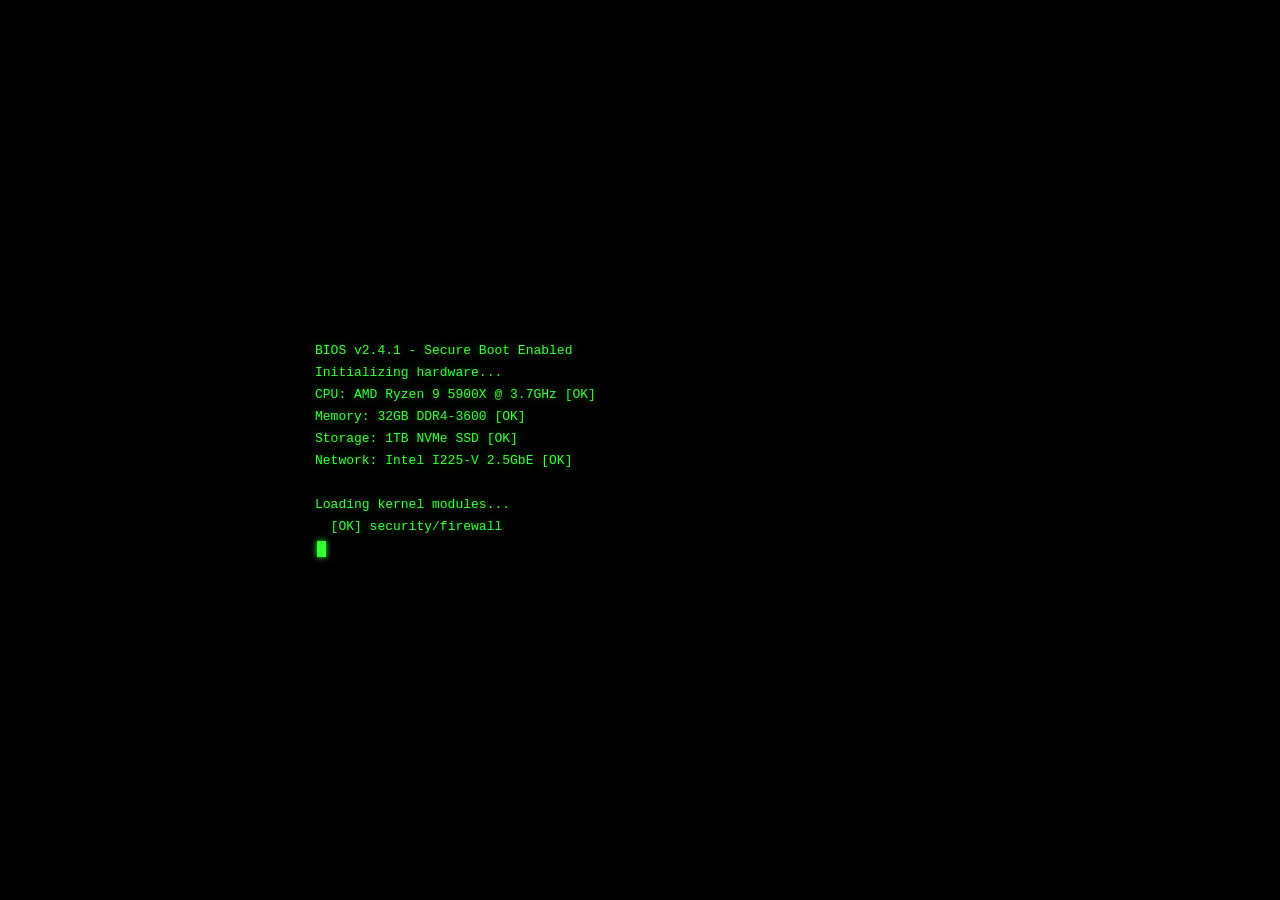
==== commit 1b277892: "Enhance SEO and update footer details Added meta tags for Twitter and updated footer year dynamicall" ====
--- a/index.html
+++ b/index.html
@@ -10,6 +10,14 @@
 <meta property="og:type" content="website" />
 <meta property="og:url" content="https://ayush-charjan.github.io/" />
 <meta name="twitter:card" content="summary" />
+<meta name="twitter:title" content="Ayush Charjan | Cybersecurity Terminal Portfolio" />
+<meta name="twitter:description" content="Explore Ayush Charjan's cybersecurity-focused interactive terminal portfolio." />
+<meta name="keywords" content="Ayush Charjan, Cybersecurity, CEH, Ethical Hacker, Cloud Security, AWS, SOC Analyst, Portfolio, Pune, Nashik" />
+<meta name="author" content="Ayush Charjan" />
+<meta name="theme-color" content="#0a0a0a" />
+<meta name="apple-mobile-web-app-capable" content="yes" />
+<meta name="apple-mobile-web-app-status-bar-style" content="black-translucent" />
+<link rel="icon" type="image/svg+xml" href="data:image/svg+xml,<svg xmlns='http://www.w3.org/2000/svg' viewBox='0 0 100 100'><text y='.9em' font-size='90'>💻</text></svg>" />
 <link rel="preconnect" href="https://fonts.googleapis.com">
 <link rel="preconnect" href="https://fonts.gstatic.com" crossorigin>
 <link href="https://fonts.googleapis.com/css2?family=JetBrains+Mono:wght@400;600&display=swap" rel="stylesheet">
@@ -85,7 +93,7 @@
 
 <!-- Footer -->
 <footer class="bottom-footer" id="bottomFooter" role="contentinfo">
-  <span>© 2024 Ayush Charjan</span>
+  <span>© <span id="footerYear">2026</span> Ayush Charjan</span>
   <div class="footer-shortcuts">
     <span><kbd>Ctrl</kbd>+<kbd>L</kbd> clear</span>
     <span><kbd>Tab</kbd> complete</span>
@@ -146,6 +154,9 @@
       }, 600);
     }
   }
+
+  // Update footer year dynamically
+  document.getElementById('footerYear').textContent = new Date().getFullYear();
 
   // Start boot sequence
   setTimeout(typeBoot, 300);
@@ -207,6 +218,9 @@
 │  matrix       Toggle Matrix rain effect                       │
 │  sudo         Try to gain root access ;)                      │
 │  cowsay       Make a cow say something                        │
+│  banner       Show ASCII art banner                           │
+│  hire         Check hiring availability                       │
+│  social       Show all social links                           │
 │                                                               │
 │  Tip: Use Tab for autocomplete, ↑↓ for history                │
 └───────────────────────────────────────────────────────────────┘`
@@ -229,10 +243,10 @@
 
 ┌─ HIGHLIGHTS ─────────────────────────────────────────────────┐
 │ ◆ CEH Certified - EC-Council                                 │
-│ ◆ Top 3 Globally - Google Cloud × Hack2Skill Quiz            │
+│ ◆ Top 3 Globally - Google Cloud × Hack2Skill                 │
 │ ◆ 2× Winner - National-Level Hackathons                      │
 │ ◆ AWS Certified Cloud Practitioner                           │
-│ ◆ Currently @ Bajaj Finserv (Application Dev Intern)         │
+│ ◆ Currently @ Bajaj Finserv (App Dev Intern)                 │
 └──────────────────────────────────────────────────────────────┘
 
 Seeking: SOC Analyst · Cloud Security Engineer · Security Engineer`
@@ -377,7 +391,7 @@
 │  ◉ B.Tech in Computer Science & Engineering                  │
 │    ┌──────────────────────────────────────────────────────┐ │
 │    │ Deogiri Institute of Engineering and Management      │ │
-│    │ Studies (DIEMS), Aurangabad                          │ │
+│    │ Studies (DIEMS), Chh.Sambhajinagar(Aurangabad)         │ │
 │    │ Duration: 2022 – 2026 (Expected)                     │ │
 │    └──────────────────────────────────────────────────────┘ │
 │                                                              │
@@ -447,7 +461,8 @@
 │  🏅 Credly    <a href="https://credly.com/users/ayush-charjan" target="_blank" rel="noopener">credly.com/users/ayush-charjan</a>                 │
 │                                                              │
 │  ────────────────────────────────────────────────────────── │
-│  📍 Location: Aurangabad, Maharashtra, India                 │
+│  📍 Location: Pune · Nashik · Goa · Chh.Sambhajinagar        │
+│               (Aurangabad), Maharashtra, India               │
 │                                                              │
 └──────────────────────────────────────────────────────────────┘`
         })
@@ -596,6 +611,60 @@
       echo: {
         desc: 'Print text',
         fn: (args) => args || ''
+      },
+
+      banner: {
+        desc: 'Show ASCII art banner',
+        fn: () => `
+   ██████╗██╗   ██╗██████╗ ███████╗██████╗ ███████╗███████╗ ██████╗
+  ██╔════╝╚██╗ ██╔╝██╔══██╗██╔════╝██╔══██╗██╔════╝██╔════╝██╔════╝
+  ██║      ╚████╔╝ ██████╔╝█████╗  ██████╔╝███████╗█████╗  ██║     
+  ██║       ╚██╔╝  ██╔══██╗██╔══╝  ██╔══██╗╚════██║██╔══╝  ██║     
+  ╚██████╗   ██║   ██████╔╝███████╗██║  ██║███████║███████╗╚██████╗
+   ╚═════╝   ╚═╝   ╚═════╝ ╚══════╝╚═╝  ╚═╝╚══════╝╚══════╝ ╚═════╝
+                                                                   
+     🔒 Securing the Digital World, One Vulnerability at a Time 🔒
+`
+      },
+
+      hire: {
+        desc: 'Show hiring availability',
+        alias: ['available', 'status'],
+        fn: () => `
+┌─[ AVAILABILITY STATUS ]──────────────────────────────────────┐
+│                                                              │
+│  🟢 OPEN TO OPPORTUNITIES                                    │
+│                                                              │
+│  Looking for roles in:                                       │
+│  ├─ SOC Analyst (L1/L2)                                      │
+│  ├─ Cloud Security Engineer                                  │
+│  ├─ Security Engineer                                        │
+│  ├─ Penetration Tester                                       │
+│  └─ Application Security Engineer                            │
+│                                                              │
+│  📍 Preferred: Pune · Nashik · Goa · Remote                  │
+│  🕐 Notice Period: Immediate / 15 days                       │
+│  💼 Experience: Entry-Level + Internships                    │
+│                                                              │
+│  📧 Reach out: ayushmcharjan@gmail.com                       │
+│                                                              │
+└──────────────────────────────────────────────────────────────┘`
+      },
+
+      social: {
+        desc: 'Show all social links',
+        fn: () => ({
+          html: true,
+          text: `
+┌─[ CONNECT WITH ME ]──────────────────────────────────────────┐
+│                                                              │
+│  💼 <a href="https://www.linkedin.com/in/ayush-charjan" target="_blank" rel="noopener">LinkedIn</a>     Connect professionally                   │
+│  🐙 <a href="https://github.com/ayush-charjan" target="_blank" rel="noopener">GitHub</a>       Check out my code                        │
+│  🏅 <a href="https://credly.com/users/ayush-charjan" target="_blank" rel="noopener">Credly</a>       View my certifications                   │
+│  📧 <a href="mailto:ayushmcharjan@gmail.com">Email</a>        Drop me a message                        │
+│                                                              │
+└──────────────────────────────────────────────────────────────┘`
+        })
       },
 
       cat: {
@@ -897,6 +966,12 @@
         'net: packet received',
         'sys: heartbeat OK',
         'sec: scan complete',
+        'ssl: certificate valid',
+        'firewall: rule matched',
+        'dns: query resolved',
+        'http: 200 OK',
+        'ssh: connection secure',
+        'audit: log rotated',
         'db: query 12ms',
         'cache: hit ratio 94%'
       ];
--- a/index.css
+++ b/index.css
@@ -0,0 +1,608 @@
+:root {
+  --bg: #0a0a0a;
+  --green: #33ff33;
+  --green-dim: #1a991a;
+  --green-glow: rgba(51, 255, 51, 0.4);
+  --teal: #00ffff;
+  --amber: #ffb000;
+  --red: #ff4444;
+  --container-width: 1200px;
+  --sidebar-width: 280px;
+  --gutter: 18px;
+}
+
+@font-face {
+  font-family: 'JetBrains Mono';
+  src: local('JetBrains Mono'), local('Fira Code'), local('Cascadia Code');
+}
+
+* {
+  box-sizing: border-box;
+  margin: 0;
+  padding: 0;
+}
+
+html, body {
+  height: 100%;
+  background: var(--bg);
+  color: var(--green);
+  overflow: hidden;
+  font-family: 'JetBrains Mono', 'Fira Code', 'Cascadia Code', 'Courier New', monospace;
+}
+
+/* === CRT EFFECTS === */
+body::before {
+  content: "";
+  position: fixed;
+  top: 0;
+  left: 0;
+  width: 100%;
+  height: 100%;
+  background: repeating-linear-gradient(
+    0deg,
+    transparent,
+    transparent 2px,
+    rgba(0, 0, 0, 0.12) 2px,
+    rgba(0, 0, 0, 0.12) 4px
+  );
+  pointer-events: none;
+  z-index: 1000;
+}
+
+body::after {
+  content: "";
+  position: fixed;
+  top: 0;
+  left: 0;
+  width: 100%;
+  height: 100%;
+  background: radial-gradient(ellipse at center, transparent 0%, rgba(0, 0, 0, 0.35) 100%);
+  pointer-events: none;
+  z-index: 999;
+}
+
+@keyframes flicker {
+  0%, 100% { opacity: 1; }
+  92% { opacity: 1; }
+  93% { opacity: 0.85; }
+  94% { opacity: 1; }
+}
+
+.crt-active {
+  animation: flicker 6s infinite;
+}
+
+/* === BOOT SCREEN === */
+.boot-screen {
+  position: fixed;
+  inset: 0;
+  background: #000;
+  z-index: 10000;
+  display: flex;
+  flex-direction: column;
+  justify-content: center;
+  align-items: center;
+  padding: 40px;
+  transition: opacity 0.6s ease-out, visibility 0.6s;
+}
+
+.boot-screen.hidden {
+  opacity: 0;
+  visibility: hidden;
+}
+
+.boot-text {
+  color: var(--green);
+  font-size: 13px;
+  line-height: 1.7;
+  white-space: pre-wrap;
+  text-shadow: 0 0 8px var(--green-glow);
+  max-width: 650px;
+  width: 100%;
+}
+
+.boot-cursor {
+  display: inline-block;
+  width: 9px;
+  height: 16px;
+  background: var(--green);
+  animation: blink-cursor 0.7s steps(1) infinite;
+  vertical-align: middle;
+  margin-left: 2px;
+  box-shadow: 0 0 6px var(--green);
+}
+
+@keyframes blink-cursor {
+  0%, 50% { opacity: 1; }
+  51%, 100% { opacity: 0; }
+}
+
+/* === UTILITIES === */
+.sr-only {
+  position: absolute;
+  width: 1px;
+  height: 1px;
+  padding: 0;
+  margin: -1px;
+  overflow: hidden;
+  clip: rect(0, 0, 0, 0);
+  white-space: nowrap;
+  border: 0;
+}
+
+.glow {
+  text-shadow: 0 0 2px var(--green), 0 0 6px var(--green-glow), 0 0 12px var(--green-glow);
+}
+
+/* === HEADER === */
+.top-header {
+  position: fixed;
+  top: 0;
+  left: 0;
+  right: 0;
+  z-index: 200;
+  background: linear-gradient(180deg, rgba(10, 10, 10, 0.97), rgba(10, 10, 10, 0.9));
+  border-bottom: 1px solid rgba(51, 255, 51, 0.12);
+  padding: 10px calc(var(--gutter) + 4px);
+  display: flex;
+  flex-direction: column;
+  gap: 6px;
+  backdrop-filter: blur(6px);
+}
+
+.ascii {
+  color: var(--green);
+  white-space: pre;
+  font-size: 8px;
+  line-height: 1.15;
+  max-width: var(--container-width);
+  margin: 0 auto;
+  text-shadow: 0 0 10px var(--green-glow);
+  letter-spacing: -0.3px;
+}
+
+.top-row {
+  max-width: var(--container-width);
+  margin: 0 auto;
+  display: flex;
+  justify-content: space-between;
+  align-items: center;
+  gap: 12px;
+  width: 100%;
+}
+
+.datetime {
+  font-size: 10px;
+  color: var(--green-dim);
+  letter-spacing: 0.6px;
+  font-variant-numeric: tabular-nums;
+}
+
+.badge {
+  font-size: 10px;
+  color: var(--teal);
+  display: flex;
+  align-items: center;
+  gap: 6px;
+}
+
+.status-dot {
+  width: 7px;
+  height: 7px;
+  border-radius: 50%;
+  background: var(--green);
+  box-shadow: 0 0 8px var(--green);
+  animation: pulse-dot 2s ease-in-out infinite;
+}
+
+@keyframes pulse-dot {
+  0%, 100% { opacity: 1; transform: scale(1); }
+  50% { opacity: 0.5; transform: scale(0.85); }
+}
+
+/* === FOOTER === */
+.bottom-footer {
+  position: fixed;
+  left: 0;
+  right: 0;
+  bottom: 0;
+  z-index: 200;
+  background: linear-gradient(0deg, rgba(10, 10, 10, 0.97), rgba(10, 10, 10, 0.9));
+  border-top: 1px solid rgba(51, 255, 51, 0.08);
+  padding: 5px calc(var(--gutter) + 4px);
+  font-size: 10px;
+  color: var(--green-dim);
+  display: flex;
+  justify-content: space-between;
+  align-items: center;
+  backdrop-filter: blur(6px);
+}
+
+.footer-shortcuts {
+  display: flex;
+  gap: 14px;
+}
+
+.footer-shortcuts span {
+  opacity: 0.6;
+}
+
+.footer-shortcuts kbd {
+  background: rgba(51, 255, 51, 0.08);
+  border: 1px solid rgba(51, 255, 51, 0.15);
+  border-radius: 3px;
+  padding: 1px 5px;
+  font-family: inherit;
+  font-size: 9px;
+  margin-right: 3px;
+}
+
+/* === PAGE LAYOUT === */
+.page {
+  max-width: var(--container-width);
+  margin: 0 auto;
+  padding-left: var(--gutter);
+  padding-right: calc(var(--sidebar-width) + var(--gutter) * 2);
+}
+
+.main-wrap {
+  background: rgba(0, 0, 0, 0.45);
+  border-radius: 6px;
+  border: 1px solid rgba(51, 255, 51, 0.06);
+  box-shadow: 0 0 40px rgba(0, 0, 0, 0.5), inset 0 0 80px rgba(0, 0, 0, 0.3);
+  overflow: hidden;
+}
+
+/* === TERMINAL === */
+.terminal {
+  display: flex;
+  flex-direction: column;
+  height: 100%;
+  min-height: 160px;
+}
+
+.term-content {
+  padding: 12px 16px;
+  overflow-y: auto;
+  overflow-x: hidden;
+  flex: 1 1 auto;
+  font-size: 12px;
+  line-height: 1.55;
+  color: var(--green);
+  scroll-behavior: smooth;
+}
+
+.term-input-wrap {
+  position: relative;
+}
+
+.term-input {
+  display: flex;
+  gap: 8px;
+  align-items: center;
+  padding: 10px 16px;
+  border-top: 1px solid rgba(51, 255, 51, 0.06);
+  background: rgba(0, 0, 0, 0.25);
+}
+
+.prompt {
+  flex: 0 0 auto;
+  white-space: nowrap;
+  font-size: 12px;
+}
+
+.prompt .user { color: var(--green); }
+.prompt .at { color: var(--green-dim); }
+.prompt .host { color: var(--teal); text-shadow: 0 0 4px rgba(0, 255, 255, 0.3); }
+.prompt .colon { color: var(--green-dim); }
+.prompt .path { color: #9999ff; }
+.prompt .symbol { color: var(--green); }
+
+#command-input {
+  flex: 1;
+  background: transparent;
+  border: 0;
+  outline: none;
+  color: #fff;
+  font-family: inherit;
+  font-size: 13px;
+  caret-color: var(--green);
+}
+
+.cursor {
+  width: 8px;
+  height: 15px;
+  background: var(--green);
+  display: inline-block;
+  animation: blink-cursor 1s steps(1) infinite;
+  border-radius: 1px;
+  box-shadow: 0 0 6px var(--green);
+}
+
+#command-input:focus + .cursor { display: none; }
+
+/* === OUTPUT === */
+.output {
+  white-space: pre-wrap;
+  margin-bottom: 5px;
+  word-wrap: break-word;
+}
+
+.output.header {
+  margin-bottom: 10px;
+  text-shadow: 0 0 6px var(--green-glow);
+}
+
+.output a {
+  color: var(--teal);
+  text-decoration: none;
+  border-bottom: 1px dashed rgba(0, 255, 255, 0.4);
+  transition: all 0.15s;
+}
+
+.output a:hover {
+  color: #fff;
+  text-shadow: 0 0 8px var(--teal);
+  border-bottom-color: transparent;
+}
+
+.output.cmd-echo {
+  color: var(--green-dim);
+  margin-bottom: 3px;
+}
+
+.output.error { color: var(--red); }
+.output.success { color: var(--green); }
+.output.info { color: var(--teal); }
+.output.warning { color: var(--amber); }
+
+/* Typing animation */
+.typing-line {
+  overflow: hidden;
+  border-right: 2px solid var(--green);
+  white-space: nowrap;
+  animation: typing-cursor 0.7s steps(1) infinite;
+}
+
+@keyframes typing-cursor {
+  0%, 50% { border-color: var(--green); }
+  51%, 100% { border-color: transparent; }
+}
+
+/* === AUTOCOMPLETE === */
+.autocomplete {
+  position: absolute;
+  bottom: 100%;
+  left: 0;
+  right: 0;
+  background: rgba(5, 5, 5, 0.97);
+  border: 1px solid rgba(51, 255, 51, 0.12);
+  border-bottom: none;
+  border-radius: 4px 4px 0 0;
+  max-height: 160px;
+  overflow-y: auto;
+  display: none;
+  z-index: 100;
+}
+
+.autocomplete.show { display: block; }
+
+.autocomplete-item {
+  padding: 7px 14px;
+  cursor: pointer;
+  font-size: 11px;
+  color: var(--green-dim);
+  display: flex;
+  justify-content: space-between;
+  border-bottom: 1px solid rgba(51, 255, 51, 0.04);
+}
+
+.autocomplete-item:last-child { border-bottom: none; }
+
+.autocomplete-item:hover,
+.autocomplete-item.selected {
+  background: rgba(51, 255, 51, 0.08);
+  color: var(--green);
+}
+
+.autocomplete-item .cmd { font-weight: 600; }
+.autocomplete-item .desc { color: rgba(51, 255, 51, 0.35); font-size: 10px; }
+
+/* === SIDEBAR === */
+.sidebar {
+  position: fixed;
+  right: var(--gutter);
+  width: var(--sidebar-width);
+  max-width: 90vw;
+  top: 50px;
+  height: calc(100vh - 120px);
+  background: rgba(0, 0, 0, 0.45);
+  border: 1px solid rgba(51, 255, 51, 0.06);
+  padding: 14px;
+  border-radius: 6px;
+  overflow: auto;
+  z-index: 180;
+  box-shadow: 0 0 40px rgba(0, 0, 0, 0.4);
+}
+
+.card {
+  background: rgba(0, 0, 0, 0.35);
+  padding: 14px;
+  border-radius: 5px;
+  border: 1px solid rgba(51, 255, 51, 0.04);
+  font-size: 11px;
+  margin-bottom: 14px;
+}
+
+.card .title {
+  font-size: 10px;
+  font-weight: 600;
+  margin-bottom: 10px;
+  color: var(--teal);
+  text-transform: uppercase;
+  letter-spacing: 1.2px;
+}
+
+.stat-row {
+  display: flex;
+  justify-content: space-between;
+  align-items: center;
+  margin: 5px 0;
+}
+
+.stat-label {
+  color: var(--green-dim);
+  font-size: 10px;
+}
+
+.stat-value {
+  font-weight: 600;
+  color: var(--green);
+  font-variant-numeric: tabular-nums;
+  text-shadow: 0 0 4px var(--green-glow);
+}
+
+.bar-wrap {
+  background: rgba(51, 255, 51, 0.06);
+  height: 6px;
+  border-radius: 3px;
+  overflow: hidden;
+  margin-top: 5px;
+}
+
+.bar-inner {
+  height: 100%;
+  width: 0%;
+  background: linear-gradient(90deg, var(--green-dim), var(--green));
+  transition: width 350ms ease-out;
+  box-shadow: 0 0 6px var(--green-glow);
+}
+
+.noise {
+  font-size: 9px;
+  color: var(--green-dim);
+  white-space: nowrap;
+  overflow: hidden;
+  opacity: 0.65;
+  letter-spacing: 0.4px;
+}
+
+/* === MATRIX CANVAS === */
+#matrix-canvas {
+  position: fixed;
+  inset: 0;
+  z-index: 99999;
+  pointer-events: none;
+  opacity: 0;
+  transition: opacity 0.3s;
+  background: #000;
+}
+
+#matrix-canvas.active {
+  opacity: 1;
+  pointer-events: auto;
+}
+
+/* === SCROLLBARS === */
+.term-content::-webkit-scrollbar,
+.sidebar::-webkit-scrollbar {
+  width: 6px;
+}
+
+.term-content::-webkit-scrollbar-track,
+.sidebar::-webkit-scrollbar-track {
+  background: transparent;
+}
+
+.term-content::-webkit-scrollbar-thumb,
+.sidebar::-webkit-scrollbar-thumb {
+  background: rgba(51, 255, 51, 0.12);
+  border-radius: 3px;
+}
+
+.term-content::-webkit-scrollbar-thumb:hover,
+.sidebar::-webkit-scrollbar-thumb:hover {
+  background: rgba(51, 255, 51, 0.22);
+}
+
+.hint {
+  font-size: 10px;
+  color: var(--green-dim);
+  margin-top: 6px;
+  padding: 5px 10px;
+  background: rgba(51, 255, 51, 0.02);
+  border-radius: 3px;
+  border-left: 2px solid rgba(51, 255, 51, 0.15);
+}
+
+/* === NEOFETCH === */
+.neofetch-wrap {
+  display: flex;
+  gap: 20px;
+  align-items: flex-start;
+}
+
+.neofetch-logo {
+  color: var(--teal);
+  font-size: 8px;
+  line-height: 1.1;
+  white-space: pre;
+  text-shadow: 0 0 8px rgba(0, 255, 255, 0.25);
+  flex-shrink: 0;
+}
+
+.neofetch-info {
+  font-size: 11px;
+  line-height: 1.5;
+}
+
+.neofetch-info .label { color: var(--teal); font-weight: 600; }
+.neofetch-info .value { color: var(--green); }
+
+.neofetch-colors {
+  display: flex;
+  gap: 3px;
+  margin-top: 6px;
+}
+
+.neofetch-colors span {
+  width: 16px;
+  height: 10px;
+  display: inline-block;
+  border-radius: 2px;
+}
+
+/* === RESPONSIVE === */
+@media (max-width: 1024px) {
+  .sidebar {
+    position: relative;
+    width: 100%;
+    right: 0;
+    top: auto;
+    height: auto;
+    margin: 14px 0 0 0;
+  }
+
+  .page {
+    padding-right: var(--gutter);
+    padding-left: var(--gutter);
+  }
+
+  html, body { overflow: auto; }
+}
+
+@media (max-width: 600px) {
+  .ascii { font-size: 5px; }
+  .top-header { padding: 6px 10px; }
+  .term-content { font-size: 11px; padding: 10px 12px; }
+  #command-input { font-size: 12px; }
+  .footer-shortcuts { display: none; }
+}
+
+/* === REDUCED MOTION === */
+@media (prefers-reduced-motion: reduce) {
+  .cursor, .boot-cursor, .bar-inner, .status-dot { animation: none; }
+  .crt-active { animation: none; }
+  body::before { display: none; }
+  .typing-line { animation: none; border-right: none; }
+}
